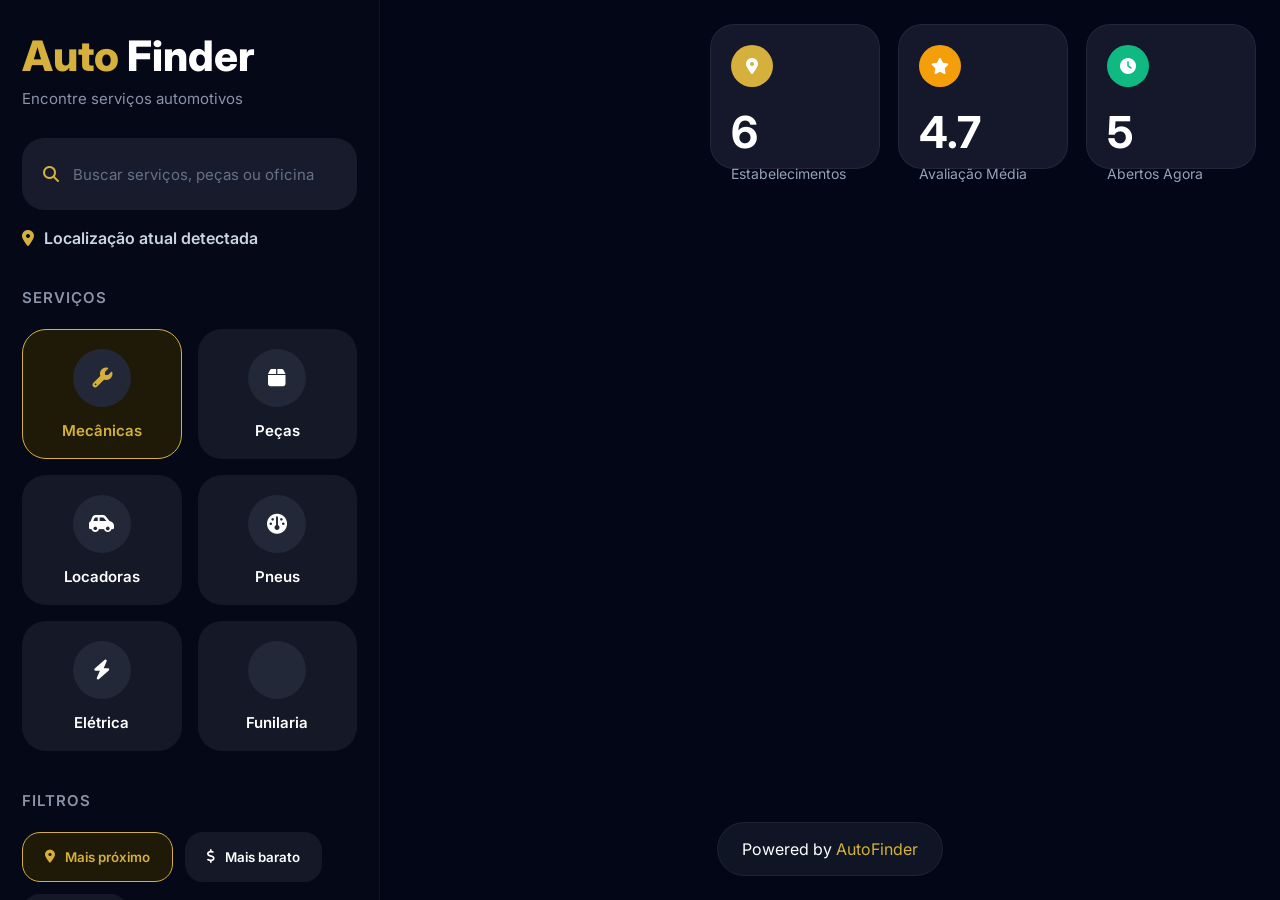
==== servicos.html @ e4878fe1 "atua" ====
<!-- ========================= -->
<!-- servico.html -->
<!-- ========================= -->

<!DOCTYPE html>
<html lang="pt-br">

<head>

    <meta charset="UTF-8" />

    <meta name="viewport"
        content="width=device-width, initial-scale=1.0" />

    <title>AutoFinder</title>

    <!-- CSS -->
    <link rel="stylesheet" href="style.css" />

    <!-- ICONS -->
    <link rel="stylesheet"
        href="https://cdnjs.cloudflare.com/ajax/libs/font-awesome/6.5.2/css/all.min.css" />

    <!-- LEAFLET -->
    <link rel="stylesheet"
        href="https://unpkg.com/leaflet/dist/leaflet.css" />

    <link rel="stylesheet" href="styleServicos.css" />

        

</head>

<body>

    <!-- SIDEBAR -->

    <aside class="sidebar">

        <!-- LOGO -->

        <div class="logo">

            <h1>
                <span>Auto</span> Finder
            </h1>

            <p>
                Encontre serviços automotivos
            </p>

        </div>

        <!-- SEARCH -->

        <div class="search-box">

            <i class="fa-solid fa-magnifying-glass"></i>

            <input type="text"
                placeholder="Buscar serviços, peças ou oficina" />

        </div>

        <!-- LOCATION -->

        <div class="location">

            <i class="fa-solid fa-location-dot"></i>

            Localização atual detectada

        </div>

        <!-- SERVICES -->

        <div class="section-title">
            Serviços
        </div>

        <div class="services-grid">

            <div class="service-card active">

                <div class="icon">
                    <i class="fa-solid fa-wrench"></i>
                </div>

                <span>Mecânicas</span>

            </div>

            <div class="service-card">

                <div class="icon">
                    <i class="fa-solid fa-box"></i>
                </div>

                <span>Peças</span>

            </div>

            <div class="service-card">

                <div class="icon">
                    <i class="fa-solid fa-car-side"></i>
                </div>

                <span>Locadoras</span>

            </div>

            <div class="service-card">

                <div class="icon">
                    <i class="fa-solid fa-gauge"></i>
                </div>

                <span>Pneus</span>

            </div>

            <div class="service-card">

                <div class="icon">
                    <i class="fa-solid fa-bolt"></i>
                </div>

                <span>Elétrica</span>

            </div>

            <div class="service-card">

                <div class="icon">
                    <i class="fa-solid fa-sparkles"></i>
                </div>

                <span>Funilaria</span>

            </div>

        </div>

        <!-- FILTERS -->

        <div class="section-title">
            Filtros
        </div>

        <div class="filters">

            <button class="filter active">

                <i class="fa-solid fa-location-dot"></i>

                Mais próximo

            </button>

            <button class="filter">

                <i class="fa-solid fa-dollar-sign"></i>

                Mais barato

            </button>

            <button class="filter"
                id="filterToggle">

                <i class="fa-solid fa-filter"></i>

                Filtros

            </button>

        </div>

    </aside>

    <!-- MAP -->

    <main class="map-area">

        <div id="map"></div>

        <!-- STATS -->

        <div class="stats">

            <div class="stat-card">

                <div class="stat-icon blue">

                    <i class="fa-solid fa-location-dot"></i>

                </div>

                <h2>6</h2>

                <p>Estabelecimentos</p>

            </div>

            <div class="stat-card">

                <div class="stat-icon orange">

                    <i class="fa-solid fa-star"></i>

                </div>

                <h2>4.7</h2>

                <p>Avaliação Média</p>

            </div>

            <div class="stat-card">

                <div class="stat-icon green">

                    <i class="fa-solid fa-clock"></i>

                </div>

                <h2>5</h2>

                <p>Abertos Agora</p>

            </div>

        </div>

        <!-- POWERED -->

        <div class="powered">

            Powered by
            <span>AutoFinder</span>

        </div>

    </main>

    <!-- MODAL -->

    <div class="modal-overlay"
        id="modalOverlay">

        <div class="modal-card">

            <button class="close-modal"
                id="closeModal">

                <i class="fa-solid fa-xmark"></i>

            </button>

            <!-- BANNER -->

            <div class="modal-banner">

                <img src="https://images.unsplash.com/photo-1486006920555-c77dcf18193c?q=80&w=1600&auto=format&fit=crop"
                    alt="Oficina">

                <div class="banner-overlay"></div>

                <div class="status-badge">
                    Aberto agora
                </div>

                <div class="modal-info">

                    <span class="distance">

                        <i class="fa-solid fa-location-dot"></i>

                        1.2 km

                    </span>

                    <h2>
                        AutoMaster Premium
                    </h2>

                    <div class="rating">

                        <i class="fa-solid fa-star"></i>

                        4.8
                        <span>(342 avaliações)</span>

                    </div>

                </div>

            </div>

            <!-- CONTENT -->

            <div class="modal-content">

                <div class="modal-section">

                    <h3>Sobre</h3>

                    <p>
                        Mecânica especializada em carros importados e nacionais.
                        Atendimento premium 24h.
                    </p>

                </div>

                <!-- TAGS -->

                <div class="modal-section">

                    <h3>
                        Serviços oferecidos
                    </h3>

                    <div class="service-tags">

                        <div class="tag">

                            <i class="fa-solid fa-circle-check"></i>

                            Troca de óleo e filtros

                        </div>

                        <div class="tag">

                            <i class="fa-solid fa-circle-check"></i>

                            Alinhamento e balanceamento

                        </div>

                        <div class="tag">

                            <i class="fa-solid fa-circle-check"></i>

                            Revisão completa

                        </div>

                        <div class="tag">

                            <i class="fa-solid fa-circle-check"></i>

                            Diagnóstico eletrônico

                        </div>

                        <div class="tag">

                            <i class="fa-solid fa-circle-check"></i>

                            Suspensão

                        </div>

                        <div class="tag">

                            <i class="fa-solid fa-circle-check"></i>

                            Freios

                        </div>

                    </div>

                </div>

                <!-- HORÁRIO -->

                <div class="modal-section">

                    <h3>
                        Horário de funcionamento
                    </h3>

                    <div class="schedule">

                        <div>

                            <i class="fa-regular fa-clock"></i>

                            Segunda a Sexta

                        </div>

                        <strong>
                            08:00 - 18:00
                        </strong>

                    </div>

                </div>

            </div>

            <!-- ACTIONS -->

            <div class="modal-actions">

                <button class="route-btn">

                    <i class="fa-solid fa-paper-plane"></i>

                    Ver rota

                </button>

                <button class="call-btn">

                    <i class="fa-solid fa-phone"></i>

                    Ligar

                </button>

                <button class="whatsapp-btn">

                    <i class="fa-brands fa-whatsapp"></i>

                    WhatsApp

                </button>

            </div>

        </div>

    </div>

    <!-- LEAFLET -->

    <script src="https://unpkg.com/leaflet/dist/leaflet.js"></script>

    <!-- SCRIPT -->

    <script src="script.js"></script>

</body>

</html>
---- styleServicos.css ----
/* ========================= */
/* IMPORT */
/* ========================= */

@import url('https://fonts.googleapis.com/css2?family=Inter:wght@400;500;600;700;800&display=swap');

/* ========================= */
/* THEME COLORS */
/* ========================= */

:root{

  --bg:#020617;

  --sidebar:#050816;

  --card:#141827;

  --card-2:#111827;

  --modal:#0b1120;

  --text:#ffffff;

  --text-soft:#cbd5e1;

  --muted:#8b93a7;

  --gold:#D5B03C;

  --gold-light:#F4D160;

  --gold-soft:#FFE082;

  --gold-dark:#B8860B;

  --gold-deep:#6A4E00;

  --green:#22c55e;

  --orange:#f59e0b;

  --red:#ef4444;

  --border:
  rgba(255,255,255,0.08);

  --gold-border:
  rgba(213,176,60,0.35);

  --gradient-gold:
  linear-gradient(
    135deg,
    #FFE082 0%,
    #D5B03C 35%,
    #B8860B 65%,
    #6A4E00 100%
  );

  --gradient-dark:
  linear-gradient(
    180deg,
    #050816,
    #020617
  );

  --transition:.3s;

  --transition-fast:.2s;

  --radius-sm:12px;

  --radius-md:18px;

  --radius-lg:24px;

  --radius-xl:30px;

}

/* ========================= */
/* RESET */
/* ========================= */

*{
  margin:0;
  padding:0;
  box-sizing:border-box;

  font-family:
  'Inter',
  sans-serif;

  scrollbar-width:thin;

  scrollbar-color:
  rgba(255,255,255,0.12)
  transparent;
}

/* ========================= */
/* SCROLLBAR */
/* ========================= */

::-webkit-scrollbar{
  width:6px;
}

::-webkit-scrollbar-track{
  background:transparent;
}

::-webkit-scrollbar-thumb{

  background:
  rgba(255,255,255,0.12);

  border-radius:20px;

}

::-webkit-scrollbar-thumb:hover{

  background:
  rgba(255,255,255,0.25);

}

/* ========================= */
/* BODY */
/* ========================= */

body{

  background:var(--bg);

  color:var(--text);

  display:flex;

  overflow:hidden;

  transition:
  background var(--transition),
  color var(--transition);

}

/* ========================= */
/* SIDEBAR */
/* ========================= */

.sidebar{

  width:380px;

  height:100vh;

  background:var(--sidebar);

  border-right:
  1px solid
  rgba(255,255,255,0.05);

  padding:30px 22px;

  overflow-y:auto;

  z-index:999;

}

/* ========================= */
/* LOGO */
/* ========================= */

.logo h1{

  font-size:42px;

  font-weight:800;

}

.logo span{
  color:var(--gold);
}

.logo p{

  margin-top:8px;

  color:var(--muted);

  font-size:15px;

}

/* ========================= */
/* SEARCH */
/* ========================= */

.search-box{

  margin-top:30px;

  height:72px;

  display:flex;
  align-items:center;

  gap:14px;

  padding:0 20px;

  background:#171b2c;

  border-radius:22px;

  border:
  1px solid transparent;

  transition:var(--transition);

}

.search-box:focus-within{

  border:
  1px solid var(--gold-border);

  box-shadow:
  0 0 0 4px rgba(213,176,60,0.08);

}

.search-box i{
  color:var(--gold);
}

.search-box input{

  flex:1;

  border:none;
  outline:none;

  background:transparent;

  color:white;

  font-size:15px;

}

.search-box input::placeholder{
  color:#667085;
}

/* ========================= */
/* LOCATION */
/* ========================= */

.location{

  margin-top:18px;

  display:flex;
  align-items:center;

  gap:10px;

  font-weight:600;

  color:var(--text-soft);

}

.location i{
  color:var(--gold);
}

/* ========================= */
/* TITLES */
/* ========================= */

.section-title{

  margin-top:40px;
  margin-bottom:22px;

  color:var(--muted);

  font-size:15px;

  font-weight:600;

  text-transform:uppercase;

  letter-spacing:1px;

}

/* ========================= */
/* SERVICES */
/* ========================= */

.services-grid{

  display:grid;

  grid-template-columns:
  repeat(2,1fr);

  gap:16px;

}

.service-card{

  min-height:130px;

  background:var(--card);

  border-radius:24px;

  display:flex;

  flex-direction:column;

  align-items:center;
  justify-content:center;

  gap:14px;

  cursor:pointer;

  transition:var(--transition);

  border:
  1px solid transparent;

}

.service-card:hover{

  transform:
  translateY(-4px);

  border:
  1px solid var(--gold-border);

}

.service-card.active{

  background:#1f1a08;

  border:
  1px solid var(--gold);

}

.service-card.active i,
.service-card.active span{

  color:var(--gold);

}

.service-card span{

  font-weight:600;

  font-size:15px;

}

.icon{

  width:58px;
  height:58px;

  border-radius:50%;

  background:#232838;

  display:flex;

  align-items:center;
  justify-content:center;

}

.icon i{

  font-size:20px;

  color:white;

}

/* ========================= */
/* FILTERS */
/* ========================= */

.filters{

  display:flex;

  gap:12px;

  flex-wrap:wrap;

}

.filter{

  background:var(--card);

  border:none;

  color:white;

  padding:16px 22px;

  border-radius:18px;

  display:flex;
  align-items:center;

  gap:10px;

  cursor:pointer;

  transition:var(--transition);

  font-weight:600;

}

.filter:hover{

  transform:
  translateY(-2px);

}

.filter.active{

  background:#1f1a08;

  border:
  1px solid var(--gold);

  color:var(--gold);

}

.filter i{
  color:inherit;
}

/* ========================= */
/* MAP */
/* ========================= */

.map-area{

  flex:1;

  position:relative;

  height:100vh;

}

#map{

  width:100%;
  height:100%;

  z-index:1;

}

/* ========================= */
/* STATS */
/* ========================= */

.stats{

  position:absolute;

  top:24px;
  right:24px;

  display:flex;

  gap:18px;

  z-index:1000;

}

.stat-card{

  width:170px;
  height:145px;

  padding:20px;

  border-radius:24px;

  background:#171b2ce8;

  backdrop-filter:blur(14px);

  border:
  1px solid rgba(255,255,255,0.06);

}

.stat-icon{

  width:42px;
  height:42px;

  border-radius:50%;

  display:flex;

  align-items:center;
  justify-content:center;

  margin-bottom:18px;

  color:white;

}

.blue{
  background:var(--gold);
}

.orange{
  background:var(--orange);
}

.green{
  background:#10b981;
}

.stat-card h2{

  font-size:44px;

  margin-bottom:6px;

}

.stat-card p{

  color:#94a3b8;

  font-size:14px;

}

/* ========================= */
/* POWERED */
/* ========================= */

.powered{

  position:absolute;

  bottom:24px;
  left:50%;

  transform:
  translateX(-50%);

  background:#111827e8;

  backdrop-filter:blur(10px);

  padding:16px 24px;

  border-radius:30px;

  z-index:1000;

  border:
  1px solid rgba(255,255,255,0.06);

}

.powered span{
  color:var(--gold);
}

/* ========================= */
/* POPUP */
/* ========================= */

.leaflet-popup-content-wrapper{

  background:#111827;

  color:white;

  border-radius:18px;

}

.leaflet-popup-tip{
  background:#111827;
}

/* ========================= */
/* CUSTOM MARKER */
/* ========================= */

.custom-marker{

  background:transparent;

  border:none;

}

.marker-glow{

  width:40px;
  height:40px;

  border-radius:50%;

  display:flex;

  align-items:center;
  justify-content:center;

  background:
  rgba(250,204,21,0.18);

}

.marker-inner{

  width:32px;
  height:32px;

  border-radius:50%;

  border:3px solid white;

  background:
  linear-gradient(
    135deg,
    var(--gold),
    var(--gold-dark)
  );

  display:flex;

  align-items:center;
  justify-content:center;

}

.marker-inner i{

  color:white;

  font-size:15px;

}

/* ========================= */
/* USER MARKER */
/* ========================= */

.user-glow{

  width:46px;
  height:46px;

  border-radius:50%;

  display:flex;
  align-items:center;
  justify-content:center;

  background:
  rgba(229,231,235,0.18);

}

.user-inner{

  width:36px;
  height:36px;

  border-radius:50%;

  background:
  linear-gradient(
    135deg,
    #020617,
    #10002e
  );

  border:3px solid white;

  display:flex;
  align-items:center;
  justify-content:center;

}

.user-inner i{

  color:#ffffff;

  font-size:14px;

}

/* ========================= */
/* MODAL */
/* ========================= */

.modal-overlay{

  position:fixed;

  inset:0;

  background:
  rgba(0,0,0,0.7);

  backdrop-filter:blur(10px);

  display:flex;

  align-items:center;
  justify-content:center;

  z-index:99999;

  opacity:0;
  visibility:hidden;

  transition:var(--transition);

}

.modal-overlay.active{

  opacity:1;

  visibility:visible;

}

.modal-card{

  width:850px;

  max-width:95%;

  max-height:90vh;

  background:var(--sidebar);

  border-radius:28px;

  border:
  1px solid var(--border);

  overflow:hidden;

  position:relative;

  display:flex;

  flex-direction:column;

}

.modal-banner{

  position:relative;

  height:300px;

}

.modal-banner img{

  width:100%;
  height:100%;

  object-fit:cover;

}

.banner-overlay{

  position:absolute;

  inset:0;

  background:
  linear-gradient(
    to top,
    #050816,
    transparent
  );

}

.status-badge{

  position:absolute;

  top:24px;
  left:24px;

  background:var(--green);

  color:white;

  padding:10px 18px;

  border-radius:30px;

  font-weight:bold;

}

.close-modal{

  position:absolute;

  top:22px;
  right:22px;

  width:50px;
  height:50px;

  border:none;

  border-radius:50%;

  background:
  rgba(255,255,255,0.15);

  color:white;

  font-size:20px;

  cursor:pointer;

  z-index:10;

  transition:var(--transition);

}

.close-modal:hover{

  background:
  rgba(255,255,255,0.25);

}

.modal-info{

  position:absolute;

  bottom:28px;
  left:28px;

}

.modal-info h2{

  margin-top:10px;

  font-size:52px;

}

.distance{
  color:var(--gold-soft);
}

.rating{

  margin-top:10px;

  font-size:20px;

}

.rating i{
  color:var(--gold);
}

.rating span{
  color:#94a3b8;
}

.modal-content{

  padding:28px;

  overflow-y:auto;

}

.modal-section{
  margin-bottom:34px;
}

.modal-section h3{

  margin-bottom:16px;

  font-size:28px;

}

.modal-section p{

  color:var(--text-soft);

  line-height:1.7;

}

/* ========================= */
/* TAGS */
/* ========================= */

.service-tags{

  display:grid;

  grid-template-columns:
  repeat(2,1fr);

  gap:14px;

}

.tag{

  background:var(--card-2);

  border:
  1px solid var(--border);

  padding:16px 18px;

  border-radius:16px;

  display:flex;

  align-items:center;

  gap:10px;

}

.tag i{
  color:var(--gold);
}

/* ========================= */
/* SCHEDULE */
/* ========================= */

.schedule{

  background:var(--card-2);

  border:
  1px solid var(--border);

  padding:18px 22px;

  border-radius:18px;

  display:flex;

  align-items:center;
  justify-content:space-between;

}

/* ========================= */
/* ACTIONS */
/* ========================= */

.modal-actions{

  display:flex;

  gap:16px;

  padding:0 28px 28px;

}

.modal-actions button{

  flex:1;

  height:62px;

  border:none;

  border-radius:18px;

  font-size:18px;
  font-weight:bold;

  cursor:pointer;

  transition:var(--transition);

}

.route-btn{

  background:
  linear-gradient(
    135deg,
    var(--gold),
    var(--gold-dark)
  );

  color:#111827;

}

.call-btn{

  background:#1e293b;

  color:white;

}

.whatsapp-btn{

  background:#052e16;

  color:#4ade80;

}

.modal-actions button:hover{

  transform:
  translateY(-2px);

}

/* ========================= */
/* RESPONSIVE */
/* ========================= */

@media(max-width:768px){

  body{
    flex-direction:column;
  }

  .sidebar{

    width:100%;
    height:auto;

  }

  .stats{

    flex-direction:column;

    top:14px;
    right:14px;

  }

  .service-tags{
    grid-template-columns:1fr;
  }

  .modal-actions{
    flex-direction:column;
  }

  .modal-info h2{
    font-size:34px;
  }

}
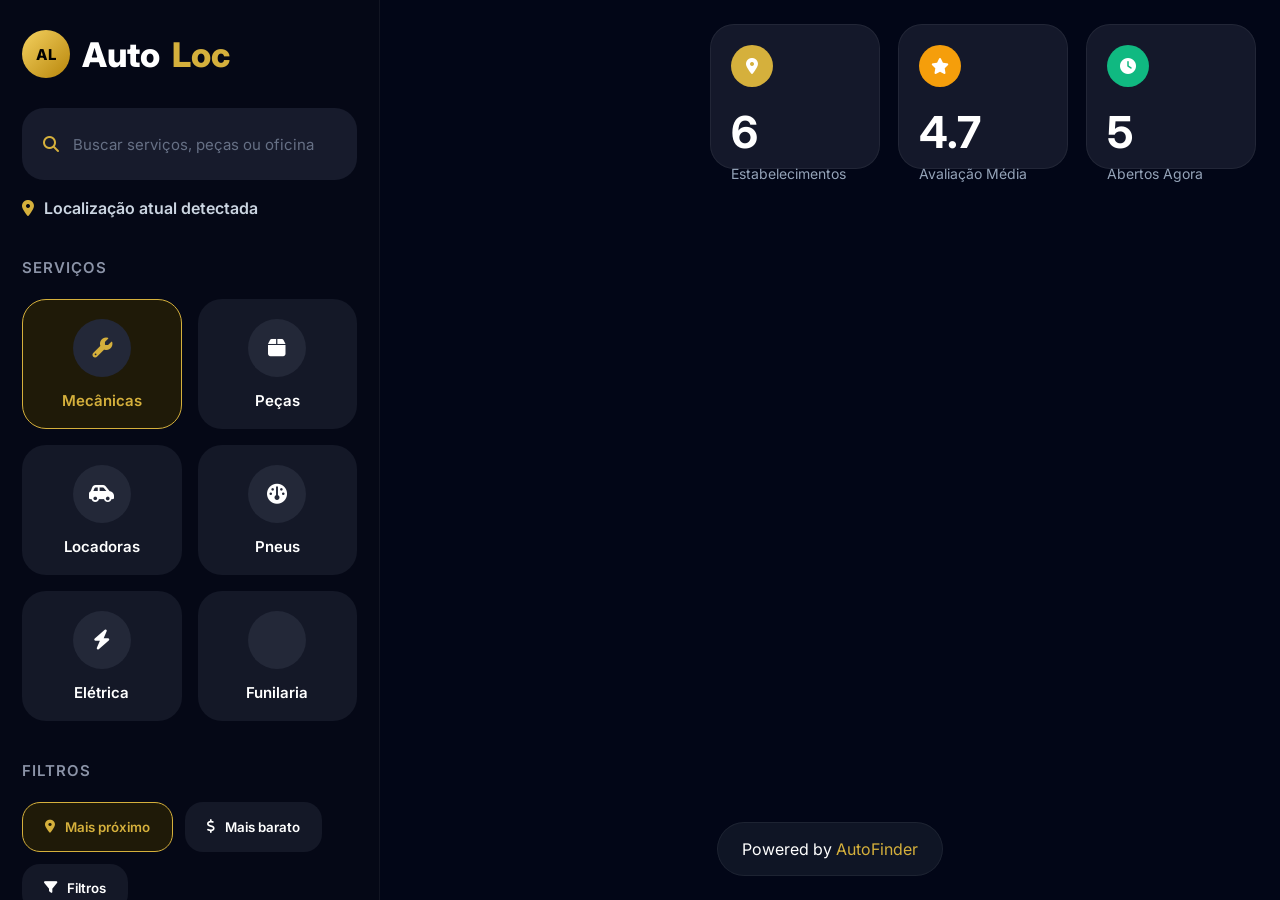
==== commit 02a43ee5: "at" ====
--- a/servicos.html
+++ b/servicos.html
@@ -9,8 +9,7 @@
 
     <meta charset="UTF-8" />
 
-    <meta name="viewport"
-        content="width=device-width, initial-scale=1.0" />
+    <meta name="viewport" content="width=device-width, initial-scale=1.0" />
 
     <title>AutoFinder</title>
 
@@ -18,16 +17,14 @@
     <link rel="stylesheet" href="style.css" />
 
     <!-- ICONS -->
-    <link rel="stylesheet"
-        href="https://cdnjs.cloudflare.com/ajax/libs/font-awesome/6.5.2/css/all.min.css" />
+    <link rel="stylesheet" href="https://cdnjs.cloudflare.com/ajax/libs/font-awesome/6.5.2/css/all.min.css" />
 
     <!-- LEAFLET -->
-    <link rel="stylesheet"
-        href="https://unpkg.com/leaflet/dist/leaflet.css" />
+    <link rel="stylesheet" href="https://unpkg.com/leaflet/dist/leaflet.css" />
 
     <link rel="stylesheet" href="styleServicos.css" />
 
-        
+
 
 </head>
 
@@ -39,15 +36,12 @@
 
         <!-- LOGO -->
 
-        <div class="logo">
-
-            <h1>
-                <span>Auto</span> Finder
-            </h1>
-
-            <p>
-                Encontre serviços automotivos
-            </p>
+        <div class="logo-area">
+            <a href="index.html">
+            <div class="logo">
+                <div class="logo-circle">AL</div>
+                Auto<span>Loc</span>
+            </div></a>
 
         </div>
 
@@ -57,8 +51,7 @@
 
             <i class="fa-solid fa-magnifying-glass"></i>
 
-            <input type="text"
-                placeholder="Buscar serviços, peças ou oficina" />
+            <input type="text" placeholder="Buscar serviços, peças ou oficina" />
 
         </div>
 
@@ -166,8 +159,7 @@
 
             </button>
 
-            <button class="filter"
-                id="filterToggle">
+            <button class="filter" id="filterToggle">
 
                 <i class="fa-solid fa-filter"></i>
 
@@ -246,13 +238,11 @@
 
     <!-- MODAL -->
 
-    <div class="modal-overlay"
-        id="modalOverlay">
+    <div class="modal-overlay" id="modalOverlay">
 
         <div class="modal-card">
 
-            <button class="close-modal"
-                id="closeModal">
+            <button class="close-modal" id="closeModal">
 
                 <i class="fa-solid fa-xmark"></i>
 
--- a/styleServicos.css
+++ b/styleServicos.css
@@ -146,6 +146,11 @@
 
 }
 
+a{
+  text-decoration:none;
+  color: #ffffff;
+}
+
 /* ========================= */
 /* SIDEBAR */
 /* ========================= */
@@ -174,9 +179,15 @@
 /* LOGO */
 /* ========================= */
 
-.logo h1{
-
-  font-size:42px;
+.logo{
+
+  display:flex;
+
+  align-items:center;
+
+  gap:12px;
+
+  font-size:34px;
 
   font-weight:800;
 
@@ -186,11 +197,28 @@
   color:var(--gold);
 }
 
-.logo p{
-
-  margin-top:8px;
-
-  color:var(--muted);
+.logo-circle{
+
+  width:48px;
+  height:48px;
+
+  border-radius:50%;
+
+  background:
+  linear-gradient(
+    135deg,
+    var(--gold-light),
+    var(--gold-dark)
+  );
+
+  display:flex;
+
+  align-items:center;
+  justify-content:center;
+
+  color:#000;
+
+  font-weight:800;
 
   font-size:15px;
 
@@ -1109,4 +1137,5 @@
     font-size:34px;
   }
 
-}+}
+
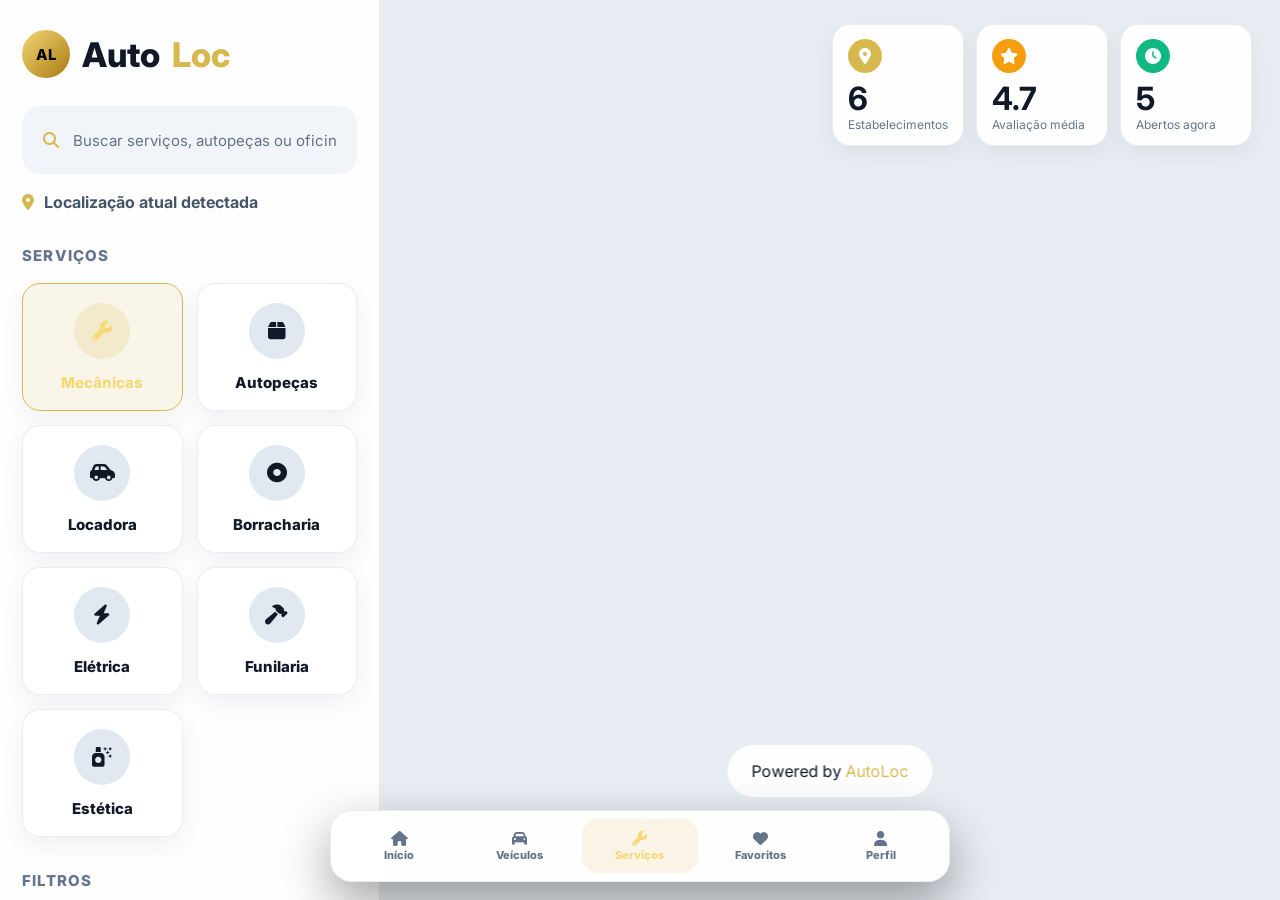
==== commit 1b4e7b8b: "atualicacao" ====
--- a/servicos.html
+++ b/servicos.html
@@ -1,440 +1,134 @@
-<!-- ========================= -->
-<!-- servico.html -->
-<!-- ========================= -->
-
-<!DOCTYPE html>
-<html lang="pt-br">
+﻿<!DOCTYPE html>
+<html lang="pt-BR">
 
 <head>
-
     <meta charset="UTF-8" />
-
     <meta name="viewport" content="width=device-width, initial-scale=1.0" />
-
-    <title>AutoFinder</title>
-
-    <!-- CSS -->
-    <link rel="stylesheet" href="style.css" />
-
-    <!-- ICONS -->
+    <title>AutoLoc | Serviços</title>
+    <link rel="preconnect" href="https://fonts.googleapis.com" />
+    <link rel="preconnect" href="https://fonts.gstatic.com" crossorigin />
+    <link href="https://fonts.googleapis.com/css2?family=Inter:wght@400;500;600;700;800&display=swap"
+        rel="stylesheet" />
     <link rel="stylesheet" href="https://cdnjs.cloudflare.com/ajax/libs/font-awesome/6.5.2/css/all.min.css" />
-
-    <!-- LEAFLET -->
     <link rel="stylesheet" href="https://unpkg.com/leaflet/dist/leaflet.css" />
-
-    <link rel="stylesheet" href="styleServicos.css" />
-
-
-
+    <link rel="stylesheet" href="styles.css?v=20260519-theme" />
 </head>
 
-<body>
-
-    <!-- SIDEBAR -->
-
+<body data-page="service-map">
     <aside class="sidebar">
-
-        <!-- LOGO -->
-
-        <div class="logo-area">
-            <a href="index.html">
-            <div class="logo">
-                <div class="logo-circle">AL</div>
-                Auto<span>Loc</span>
-            </div></a>
-
+        <div class="logo-area"> <a href="consumidor.html" aria-label="AutoLoc, página inicial">
+                <div class="logo">
+                    <div class="logo-circle">AL</div> Auto<span>Loc</span>
+                </div>
+            </a> </div>
+        <div class="search-box"> <i class="fa-solid fa-magnifying-glass"></i> <input data-service-search type="text"
+                placeholder="Buscar serviços, autopeças ou oficina" /> </div>
+        <div class="location"> <i class="fa-solid fa-location-dot"></i> Localização atual detectada </div>
+        <div class="section-title">Serviços</div>
+        <div class="services-grid">
+            <div class="service-card active" data-service-type="Mecânica">
+                <div class="icon"><i class="fa-solid fa-wrench"></i></div> <span>Mecânicas</span>
+            </div>
+            <div class="service-card" data-service-type="Autopeças">
+                <div class="icon"><i class="fa-solid fa-box"></i></div> <span>Autopeças</span>
+            </div>
+            <div class="service-card" data-service-type="Locadora">
+                <div class="icon"><i class="fa-solid fa-car-side"></i></div> <span>Locadora</span>
+            </div>
+            <div class="service-card" data-service-type="Borracharia">
+                <div class="icon"><i class="fa-solid fa-circle-dot"></i></div> <span>Borracharia</span>
+            </div>
+            <div class="service-card" data-service-type="Elétrica">
+                <div class="icon"><i class="fa-solid fa-bolt"></i></div> <span>Elétrica</span>
+            </div>
+            <div class="service-card" data-service-type="Funilaria">
+                <div class="icon"><i class="fa-solid fa-hammer"></i></div> <span>Funilaria</span>
+            </div>
+            <div class="service-card" data-service-type="Estética">
+                <div class="icon"><i class="fa-solid fa-spray-can-sparkles"></i></div> <span>Estética</span>
+            </div>
         </div>
-
-        <!-- SEARCH -->
-
-        <div class="search-box">
-
-            <i class="fa-solid fa-magnifying-glass"></i>
-
-            <input type="text" placeholder="Buscar serviços, peças ou oficina" />
-
+        <div class="section-title">Filtros</div>
+        <div class="filters"> <button class="filter active" type="button" data-service-sort="near"> <i
+                    class="fa-solid fa-location-dot"></i> Mais próximo </button> <button class="filter" type="button"
+                data-service-sort="cheap"> <i class="fa-solid fa-dollar-sign"></i> Mais barato </button> <button
+                class="filter" type="button" data-service-sort="rating"> <i class="fa-solid fa-star"></i> Melhor
+                avaliação </button> <button class="filter clear-filter" type="button" data-service-clear> <i
+                    class="fa-solid fa-rotate-left"></i> Limpar filtros </button> </div>
+    </aside>
+    <main class="map-area">
+        <div id="map"></div>
+        <div class="stats">
+            <div class="stat-card">
+                <div class="stat-icon blue"><i class="fa-solid fa-location-dot"></i></div>
+                <h2 data-map-total>6</h2>
+                <p>Estabelecimentos</p>
+            </div>
+            <div class="stat-card">
+                <div class="stat-icon orange"><i class="fa-solid fa-star"></i></div>
+                <h2 data-map-rating>4.7</h2>
+                <p>Avaliação média</p>
+            </div>
+            <div class="stat-card">
+                <div class="stat-icon green"><i class="fa-solid fa-clock"></i></div>
+                <h2 data-map-open>5</h2>
+                <p>Abertos agora</p>
+            </div>
         </div>
-
-        <!-- LOCATION -->
-
-        <div class="location">
-
-            <i class="fa-solid fa-location-dot"></i>
-
-            Localização atual detectada
-
+        <div class="powered"> Powered by <span>AutoLoc</span> </div>
+    </main>
+    <div class="modal-overlay" id="modalOverlay">
+        <div class="modal-card"> <button class="close-modal" id="closeModal" type="button" aria-label="Fechar"> <i
+                    class="fa-solid fa-xmark"></i> </button>
+            <div class="modal-banner"> <img data-place-image
+                    src="https://images.unsplash.com/photo-1486006920555-c77dcf18193c?q=80&w=1600&auto=format&fit=crop"
+                    alt="Oficina" />
+                <div class="banner-overlay"></div>
+                <div class="status-badge" data-place-status>Aberto agora</div>
+                <div class="modal-info"> <span class="distance"> <i class="fa-solid fa-location-dot"></i> <span
+                            data-place-distance>1.2 km</span> </span>
+                    <h2 data-place-name>AutoMaster Premium</h2>
+                    <div class="rating"> <i class="fa-solid fa-star"></i> <span data-place-rating>4.8</span> <span
+                            data-place-reviews>(342 avaliações)</span> </div>
+                </div>
+            </div>
+            <div class="modal-content">
+                <div class="modal-section">
+                    <h3>Sobre</h3>
+                    <p data-place-about>Mecânica especializada em carros importados e nacionais. Atendimento premium
+                        24h.</p>
+                </div>
+                <div class="modal-section">
+                    <h3>Serviços oferecidos</h3>
+                    <div class="service-tags" data-place-tags></div>
+                </div>
+                <div class="modal-section">
+                    <h3>Horário de funcionamento</h3>
+                    <div class="schedule">
+                        <div> <i class="fa-regular fa-clock"></i> Segunda a Sexta </div> <strong data-place-hours>08:00
+                            - 18:00</strong>
+                    </div>
+                </div>
+            </div>
+            <div class="modal-actions"> <button class="route-btn" type="button" data-route> <i
+                        class="fa-solid fa-paper-plane"></i> Ver rota </button> <button class="call-btn" type="button"
+                    data-call> <i class="fa-solid fa-phone"></i> Ligar </button> <button class="whatsapp-btn"
+                    type="button" data-whatsapp> <i class="fa-brands fa-whatsapp"></i> WhatsApp </button> </div>
         </div>
-
-        <!-- SERVICES -->
-
-        <div class="section-title">
-            Serviços
-        </div>
-
-        <div class="services-grid">
-
-            <div class="service-card active">
-
-                <div class="icon">
-                    <i class="fa-solid fa-wrench"></i>
-                </div>
-
-                <span>Mecânicas</span>
-
-            </div>
-
-            <div class="service-card">
-
-                <div class="icon">
-                    <i class="fa-solid fa-box"></i>
-                </div>
-
-                <span>Peças</span>
-
-            </div>
-
-            <div class="service-card">
-
-                <div class="icon">
-                    <i class="fa-solid fa-car-side"></i>
-                </div>
-
-                <span>Locadoras</span>
-
-            </div>
-
-            <div class="service-card">
-
-                <div class="icon">
-                    <i class="fa-solid fa-gauge"></i>
-                </div>
-
-                <span>Pneus</span>
-
-            </div>
-
-            <div class="service-card">
-
-                <div class="icon">
-                    <i class="fa-solid fa-bolt"></i>
-                </div>
-
-                <span>Elétrica</span>
-
-            </div>
-
-            <div class="service-card">
-
-                <div class="icon">
-                    <i class="fa-solid fa-sparkles"></i>
-                </div>
-
-                <span>Funilaria</span>
-
-            </div>
-
-        </div>
-
-        <!-- FILTERS -->
-
-        <div class="section-title">
-            Filtros
-        </div>
-
-        <div class="filters">
-
-            <button class="filter active">
-
-                <i class="fa-solid fa-location-dot"></i>
-
-                Mais próximo
-
-            </button>
-
-            <button class="filter">
-
-                <i class="fa-solid fa-dollar-sign"></i>
-
-                Mais barato
-
-            </button>
-
-            <button class="filter" id="filterToggle">
-
-                <i class="fa-solid fa-filter"></i>
-
-                Filtros
-
-            </button>
-
-        </div>
-
-    </aside>
-
-    <!-- MAP -->
-
-    <main class="map-area">
-
-        <div id="map"></div>
-
-        <!-- STATS -->
-
-        <div class="stats">
-
-            <div class="stat-card">
-
-                <div class="stat-icon blue">
-
-                    <i class="fa-solid fa-location-dot"></i>
-
-                </div>
-
-                <h2>6</h2>
-
-                <p>Estabelecimentos</p>
-
-            </div>
-
-            <div class="stat-card">
-
-                <div class="stat-icon orange">
-
-                    <i class="fa-solid fa-star"></i>
-
-                </div>
-
-                <h2>4.7</h2>
-
-                <p>Avaliação Média</p>
-
-            </div>
-
-            <div class="stat-card">
-
-                <div class="stat-icon green">
-
-                    <i class="fa-solid fa-clock"></i>
-
-                </div>
-
-                <h2>5</h2>
-
-                <p>Abertos Agora</p>
-
-            </div>
-
-        </div>
-
-        <!-- POWERED -->
-
-        <div class="powered">
-
-            Powered by
-            <span>AutoFinder</span>
-
-        </div>
-
-    </main>
-
-    <!-- MODAL -->
-
-    <div class="modal-overlay" id="modalOverlay">
-
-        <div class="modal-card">
-
-            <button class="close-modal" id="closeModal">
-
-                <i class="fa-solid fa-xmark"></i>
-
-            </button>
-
-            <!-- BANNER -->
-
-            <div class="modal-banner">
-
-                <img src="https://images.unsplash.com/photo-1486006920555-c77dcf18193c?q=80&w=1600&auto=format&fit=crop"
-                    alt="Oficina">
-
-                <div class="banner-overlay"></div>
-
-                <div class="status-badge">
-                    Aberto agora
-                </div>
-
-                <div class="modal-info">
-
-                    <span class="distance">
-
-                        <i class="fa-solid fa-location-dot"></i>
-
-                        1.2 km
-
-                    </span>
-
-                    <h2>
-                        AutoMaster Premium
-                    </h2>
-
-                    <div class="rating">
-
-                        <i class="fa-solid fa-star"></i>
-
-                        4.8
-                        <span>(342 avaliações)</span>
-
-                    </div>
-
-                </div>
-
-            </div>
-
-            <!-- CONTENT -->
-
-            <div class="modal-content">
-
-                <div class="modal-section">
-
-                    <h3>Sobre</h3>
-
-                    <p>
-                        Mecânica especializada em carros importados e nacionais.
-                        Atendimento premium 24h.
-                    </p>
-
-                </div>
-
-                <!-- TAGS -->
-
-                <div class="modal-section">
-
-                    <h3>
-                        Serviços oferecidos
-                    </h3>
-
-                    <div class="service-tags">
-
-                        <div class="tag">
-
-                            <i class="fa-solid fa-circle-check"></i>
-
-                            Troca de óleo e filtros
-
-                        </div>
-
-                        <div class="tag">
-
-                            <i class="fa-solid fa-circle-check"></i>
-
-                            Alinhamento e balanceamento
-
-                        </div>
-
-                        <div class="tag">
-
-                            <i class="fa-solid fa-circle-check"></i>
-
-                            Revisão completa
-
-                        </div>
-
-                        <div class="tag">
-
-                            <i class="fa-solid fa-circle-check"></i>
-
-                            Diagnóstico eletrônico
-
-                        </div>
-
-                        <div class="tag">
-
-                            <i class="fa-solid fa-circle-check"></i>
-
-                            Suspensão
-
-                        </div>
-
-                        <div class="tag">
-
-                            <i class="fa-solid fa-circle-check"></i>
-
-                            Freios
-
-                        </div>
-
-                    </div>
-
-                </div>
-
-                <!-- HORÁRIO -->
-
-                <div class="modal-section">
-
-                    <h3>
-                        Horário de funcionamento
-                    </h3>
-
-                    <div class="schedule">
-
-                        <div>
-
-                            <i class="fa-regular fa-clock"></i>
-
-                            Segunda a Sexta
-
-                        </div>
-
-                        <strong>
-                            08:00 - 18:00
-                        </strong>
-
-                    </div>
-
-                </div>
-
-            </div>
-
-            <!-- ACTIONS -->
-
-            <div class="modal-actions">
-
-                <button class="route-btn">
-
-                    <i class="fa-solid fa-paper-plane"></i>
-
-                    Ver rota
-
-                </button>
-
-                <button class="call-btn">
-
-                    <i class="fa-solid fa-phone"></i>
-
-                    Ligar
-
-                </button>
-
-                <button class="whatsapp-btn">
-
-                    <i class="fa-brands fa-whatsapp"></i>
-
-                    WhatsApp
-
-                </button>
-
-            </div>
-
-        </div>
-
     </div>
-
-    <!-- LEAFLET -->
-
+    <nav class="bottom-nav"> <a href="consumidor.html">
+            <div class="nav-item"><i class="fa-solid fa-house"></i><span>Início</span></div>
+        </a> <a href="veiculos.html">
+            <div class="nav-item"><i class="fa-solid fa-car"></i><span>Veículos</span></div>
+        </a> <a href="servicos.html">
+            <div class="nav-item active"><i class="fa-solid fa-wrench"></i><span>Serviços</span></div>
+        </a> <a href="favoritos.html">
+            <div class="nav-item"><i class="fa-solid fa-heart"></i><span>Favoritos</span></div>
+        </a> <a href="perfil.html">
+            <div class="nav-item"><i class="fa-solid fa-user"></i><span>Perfil</span></div>
+        </a> </nav>
     <script src="https://unpkg.com/leaflet/dist/leaflet.js"></script>
-
-    <!-- SCRIPT -->
-
-    <script src="script.js"></script>
-
+    <script src="script.js?v=20260518-services"></script>
 </body>
 
-</html>+</html>
--- a/styles.css
+++ b/styles.css
@@ -0,0 +1,3435 @@
+:root {
+  color-scheme:dark;
+  --bg:#070a12;
+  --surface:#0f1422;
+  --surface-2:#151b2c;
+  --surface-3:#1b2235;
+  --text:#f8fafc;
+  --text-soft:#cbd5e1;
+  --muted:#8b95a8;
+  --gold:#d7b84f;
+  --gold-light:#f5d976;
+  --gold-dark:#a87912;
+  --success:#22c55e;
+  --danger:#ef4444;
+  --border:rgba(255,255,255,.08);
+  --border-strong:rgba(215,184,79,.36);
+  --shadow:0 24px 70px rgba(0,0,0,.34);
+  --radius:24px;
+  --transition:.25s ease;
+}
+
+* {
+  margin:0;
+  padding:0;
+  box-sizing:border-box;
+  font-family:'Inter', Arial, sans-serif;
+}
+
+html {
+  scroll-behavior:smooth;
+}
+
+body {
+  min-height:100vh;
+  background:
+    radial-gradient(circle at top left, rgba(215,184,79,.14), transparent 34rem),
+    linear-gradient(180deg, #080b14 0%, var(--bg) 100%);
+  color:var(--text);
+  overflow-x:hidden;
+}
+
+img {
+  display:block;
+  max-width:100%;
+}
+
+button,
+a {
+  -webkit-tap-highlight-color:transparent;
+}
+
+button {
+  font:inherit;
+}
+
+a {
+  color:inherit;
+}
+
+[hidden] {
+  display:none !important;
+}
+
+body.modal-open {
+  overflow:hidden;
+}
+
+body.modal-open .seller-return-bar {
+  opacity:0;
+  pointer-events:none;
+}
+
+.site-header {
+  position:sticky;
+  top:0;
+  z-index:20;
+  height:82px;
+  padding:0 32px;
+  display:flex;
+  align-items:center;
+  justify-content:space-between;
+  gap:24px;
+  background:rgba(7,10,18,.82);
+  border-bottom:1px solid var(--border);
+  backdrop-filter:blur(18px);
+}
+
+.brand {
+  display:flex;
+  align-items:center;
+  gap:12px;
+  text-decoration:none;
+}
+
+.brand-mark {
+  width:46px;
+  height:46px;
+  border-radius:14px;
+  display:grid;
+  place-items:center;
+  background:linear-gradient(135deg, var(--gold-light), var(--gold-dark));
+  color:#111;
+  font-weight:800;
+  box-shadow:0 12px 30px rgba(215,184,79,.22);
+}
+
+.brand-name {
+  font-size:30px;
+  font-weight:800;
+  letter-spacing:0;
+}
+
+.brand-name span {
+  color:var(--gold);
+}
+
+.desktop-nav {
+  display:flex;
+  align-items:center;
+  gap:8px;
+  padding:6px;
+  border:1px solid var(--border);
+  border-radius:999px;
+  background:rgba(255,255,255,.03);
+}
+
+.desktop-nav a {
+  padding:10px 16px;
+  border-radius:999px;
+  color:var(--text-soft);
+  text-decoration:none;
+  font-size:14px;
+  font-weight:700;
+  transition:var(--transition);
+}
+
+.desktop-nav a:hover,
+.desktop-nav a.active {
+  background:rgba(215,184,79,.14);
+  color:var(--gold-light);
+}
+
+.desktop-nav span {
+  min-width:22px;
+  height:22px;
+  margin-left:4px;
+  padding:0 7px;
+  display:inline-flex;
+  align-items:center;
+  justify-content:center;
+  border-radius:999px;
+  background:rgba(215,184,79,.14);
+  color:var(--gold-light);
+  font-size:12px;
+}
+
+.header-actions {
+  display:flex;
+  align-items:center;
+  gap:10px;
+}
+
+.icon-btn,
+.profile-link {
+  width:44px;
+  height:44px;
+  border:1px solid var(--border);
+  border-radius:14px;
+  display:grid;
+  place-items:center;
+  background:rgba(255,255,255,.04);
+  color:var(--text);
+  text-decoration:none;
+  cursor:pointer;
+  transition:var(--transition);
+}
+
+.icon-btn svg,
+.profile-link svg,
+.search-box svg,
+.filter-btn svg,
+.service-icon svg,
+.nav-item svg {
+  width:20px;
+  height:20px;
+  stroke-width:2.2;
+}
+
+.icon-btn:hover,
+.profile-link:hover,
+.profile-link.active {
+  border-color:var(--border-strong);
+  transform:translateY(-2px);
+}
+
+.user-menu {
+  position:absolute;
+  z-index:100;
+  width:220px;
+  padding:8px;
+  border:1px solid var(--border);
+  border-radius:18px;
+  display:none;
+  background:rgba(15,20,34,.96);
+  box-shadow:0 18px 48px rgba(0,0,0,.32);
+  backdrop-filter:blur(16px);
+}
+
+.user-menu.open {
+  display:grid;
+  gap:4px;
+}
+
+.user-menu a {
+  min-height:44px;
+  padding:0 12px;
+  border-radius:12px;
+  display:flex;
+  align-items:center;
+  gap:10px;
+  color:var(--text-soft);
+  text-decoration:none;
+  font-weight:800;
+  transition:var(--transition);
+}
+
+.user-menu a:hover {
+  background:rgba(215,184,79,.13);
+  color:var(--gold-light);
+}
+
+.user-menu svg {
+  width:18px;
+  height:18px;
+}
+
+.container {
+  width:min(1180px, calc(100% - 40px));
+  margin:0 auto;
+  padding:32px 0 124px;
+}
+
+.hero {
+  min-height:520px;
+  position:relative;
+  overflow:hidden;
+  display:grid;
+  grid-template-columns:minmax(0, 1fr) 320px;
+  align-items:end;
+  gap:28px;
+  padding:46px;
+  border:1px solid rgba(215,184,79,.18);
+  border-radius:32px;
+  background:
+    linear-gradient(90deg, rgba(7,10,18,.94) 0%, rgba(7,10,18,.70) 48%, rgba(7,10,18,.22) 100%),
+    url('https://images.unsplash.com/photo-1503376780353-7e6692767b70?q=80&w=1800') center/cover no-repeat;
+  box-shadow:var(--shadow);
+}
+
+.hero::after {
+  content:'';
+  position:absolute;
+  inset:auto 0 0;
+  height:42%;
+  background:linear-gradient(to top, rgba(7,10,18,.88), transparent);
+  pointer-events:none;
+}
+
+.hero-content,
+.hero-panel {
+  position:relative;
+  z-index:1;
+}
+
+.eyebrow,
+.section-kicker {
+  display:inline-flex;
+  align-items:center;
+  color:var(--gold-light);
+  font-size:13px;
+  font-weight:800;
+  text-transform:uppercase;
+  letter-spacing:.08em;
+}
+
+.hero h1 {
+  max-width:760px;
+  margin-top:18px;
+  font-size:clamp(38px, 6vw, 70px);
+  line-height:1;
+  letter-spacing:0;
+}
+
+.hero p {
+  max-width:590px;
+  margin-top:22px;
+  color:var(--text-soft);
+  font-size:18px;
+  line-height:1.7;
+}
+
+.hero-actions {
+  margin-top:32px;
+  display:flex;
+  flex-wrap:wrap;
+  gap:14px;
+}
+
+.primary-btn,
+.secondary-btn {
+  min-height:54px;
+  padding:0 22px;
+  border:0;
+  border-radius:16px;
+  display:inline-flex;
+  align-items:center;
+  justify-content:center;
+  text-decoration:none;
+  font-weight:800;
+  cursor:pointer;
+  transition:var(--transition);
+}
+
+.primary-btn {
+  background:linear-gradient(135deg, var(--gold-light), var(--gold-dark));
+  color:#111;
+}
+
+.secondary-btn {
+  border:1px solid var(--border);
+  background:rgba(255,255,255,.06);
+  color:var(--text);
+}
+
+.primary-btn:hover,
+.secondary-btn:hover {
+  transform:translateY(-2px);
+}
+
+.hero-panel {
+  padding:26px;
+  border:1px solid rgba(255,255,255,.12);
+  border-radius:24px;
+  background:rgba(10,14,24,.76);
+  backdrop-filter:blur(16px);
+}
+
+.hero-panel span {
+  display:block;
+  color:var(--muted);
+  font-weight:700;
+}
+
+.hero-panel strong {
+  display:block;
+  margin-top:8px;
+  color:var(--gold-light);
+  font-size:72px;
+  line-height:1;
+}
+
+.hero-panel p {
+  margin-top:14px;
+  color:var(--text-soft);
+  line-height:1.6;
+}
+
+.stats {
+  margin-top:22px;
+  display:grid;
+  grid-template-columns:repeat(3, 1fr);
+  gap:16px;
+}
+
+.stat-card {
+  padding:26px;
+  border:1px solid var(--border);
+  border-radius:22px;
+  background:linear-gradient(180deg, rgba(255,255,255,.06), rgba(255,255,255,.03));
+}
+
+.stat-card strong {
+  display:block;
+  color:var(--gold-light);
+  font-size:34px;
+}
+
+.stat-card span {
+  display:block;
+  margin-top:8px;
+  color:var(--muted);
+  font-weight:600;
+}
+
+.search-section {
+  margin-top:30px;
+  display:grid;
+  grid-template-columns:1fr auto;
+  gap:14px;
+}
+
+.search-box {
+  height:66px;
+  padding:0 22px;
+  display:flex;
+  align-items:center;
+  gap:12px;
+  border:1px solid var(--border);
+  border-radius:20px;
+  background:var(--surface);
+}
+
+.search-box input {
+  width:100%;
+  border:0;
+  outline:0;
+  background:transparent;
+  color:var(--text);
+  font-size:16px;
+}
+
+.search-box input::placeholder {
+  color:#697386;
+}
+
+.filter-btn {
+  height:66px;
+  padding:0 24px;
+  border:1px solid var(--border-strong);
+  border-radius:20px;
+  display:inline-flex;
+  align-items:center;
+  justify-content:center;
+  gap:10px;
+  background:rgba(215,184,79,.11);
+  color:var(--gold-light);
+  font-weight:800;
+  cursor:pointer;
+  text-decoration:none;
+}
+
+.filters {
+  margin-top:16px;
+  display:flex;
+  flex-wrap:wrap;
+  gap:10px;
+}
+
+.filter {
+  min-height:44px;
+  padding:0 18px;
+  border:1px solid var(--border);
+  border-radius:999px;
+  background:rgba(255,255,255,.04);
+  color:var(--text-soft);
+  font-weight:800;
+  cursor:pointer;
+  transition:var(--transition);
+}
+
+.filter:hover,
+.filter.active {
+  border-color:var(--border-strong);
+  background:rgba(215,184,79,.13);
+  color:var(--gold-light);
+}
+
+.content-section {
+  margin-top:58px;
+}
+
+.section-title {
+  margin-bottom:24px;
+  display:flex;
+  align-items:end;
+  justify-content:space-between;
+  gap:18px;
+}
+
+.section-title h2 {
+  margin-top:8px;
+  font-size:36px;
+}
+
+.section-title a {
+  color:var(--gold-light);
+  font-weight:800;
+  text-decoration:none;
+}
+
+.cars {
+  display:grid;
+  grid-template-columns:repeat(3, 1fr);
+  gap:20px;
+}
+
+.car-card,
+.service-card {
+  overflow:hidden;
+  border:1px solid var(--border);
+  border-radius:24px;
+  background:var(--surface);
+  box-shadow:0 16px 36px rgba(0,0,0,.18);
+  transition:var(--transition);
+}
+
+.car-card:hover,
+.service-card:hover {
+  transform:translateY(-5px);
+  border-color:var(--border-strong);
+}
+
+.car-image {
+  position:relative;
+  height:230px;
+  overflow:hidden;
+}
+
+.favorite-btn {
+  position:absolute;
+  top:16px;
+  right:16px;
+  z-index:2;
+  width:44px;
+  height:44px;
+  border:1px solid rgba(255,255,255,.16);
+  border-radius:50%;
+  display:grid;
+  place-items:center;
+  background:rgba(7,10,18,.78);
+  color:#fff;
+  cursor:pointer;
+  backdrop-filter:blur(12px);
+  transition:var(--transition);
+}
+
+.favorite-btn:hover,
+.favorite-btn.active {
+  border-color:rgba(239,68,68,.44);
+  background:rgba(239,68,68,.16);
+  color:#ff6b86;
+}
+
+.favorite-btn.active svg {
+  fill:currentColor;
+}
+
+.car-image img {
+  width:100%;
+  height:100%;
+  object-fit:cover;
+  transition:.45s ease;
+}
+
+.car-card:hover .car-image img {
+  transform:scale(1.05);
+}
+
+.car-badge {
+  position:absolute;
+  top:16px;
+  left:16px;
+  z-index:1;
+  padding:8px 12px;
+  border-radius:999px;
+  background:rgba(7,10,18,.82);
+  color:var(--gold-light);
+  font-size:12px;
+  font-weight:800;
+  backdrop-filter:blur(10px);
+}
+
+.car-content {
+  min-height:292px;
+  padding:22px;
+  display:flex;
+  flex-direction:column;
+  justify-content:space-between;
+  gap:20px;
+}
+
+.car-content h3 {
+  font-size:24px;
+}
+
+.car-content p {
+  margin-top:8px;
+  color:var(--text-soft);
+  line-height:1.55;
+}
+
+.car-info {
+  display:flex;
+  flex-wrap:wrap;
+  gap:8px;
+}
+
+.car-info span {
+  padding:8px 10px;
+  border-radius:999px;
+  background:var(--surface-2);
+  color:var(--muted);
+  font-size:13px;
+  font-weight:700;
+}
+
+.car-footer {
+  display:flex;
+  align-items:center;
+  justify-content:space-between;
+  gap:16px;
+}
+
+.price-label {
+  display:block;
+  margin-bottom:4px;
+  color:var(--muted);
+  font-size:12px;
+  font-weight:800;
+  text-transform:uppercase;
+}
+
+.price {
+  display:block;
+  color:var(--gold-light);
+  font-size:24px;
+}
+
+.details-btn {
+  min-width:118px;
+  height:46px;
+  border:0;
+  border-radius:14px;
+  background:#eef2ff;
+  color:#111827;
+  font-weight:800;
+  cursor:pointer;
+  transition:var(--transition);
+}
+
+.details-btn:hover {
+  background:linear-gradient(135deg, var(--gold-light), var(--gold-dark));
+  transform:translateY(-2px);
+}
+
+.services {
+  display:grid;
+  grid-template-columns:repeat(4, 1fr);
+  gap:18px;
+}
+
+.services.wide {
+  grid-template-columns:repeat(3, 1fr);
+}
+
+.service-card {
+  padding:26px;
+}
+
+.service-icon {
+  width:58px;
+  height:58px;
+  margin-bottom:22px;
+  border-radius:18px;
+  display:grid;
+  place-items:center;
+  background:rgba(215,184,79,.12);
+  color:var(--gold-light);
+}
+
+.service-icon svg {
+  width:28px;
+  height:28px;
+}
+
+.service-card h3 {
+  font-size:22px;
+}
+
+.service-card p {
+  margin-top:10px;
+  color:var(--text-soft);
+  line-height:1.65;
+}
+
+.service-action {
+  width:100%;
+  min-height:46px;
+  margin-top:22px;
+  border:1px solid var(--border);
+  border-radius:14px;
+  background:rgba(255,255,255,.05);
+  color:var(--text);
+  font-weight:800;
+  cursor:pointer;
+  transition:var(--transition);
+}
+
+.service-action:hover {
+  border-color:var(--border-strong);
+  color:var(--gold-light);
+  transform:translateY(-2px);
+}
+
+.page-hero {
+  min-height:360px;
+  padding:42px;
+  border:1px solid rgba(215,184,79,.18);
+  border-radius:32px;
+  display:flex;
+  flex-direction:column;
+  align-items:flex-start;
+  justify-content:flex-end;
+  overflow:hidden;
+  box-shadow:var(--shadow);
+}
+
+.page-hero h1 {
+  max-width:780px;
+  margin-top:14px;
+  font-size:clamp(34px, 5vw, 58px);
+  line-height:1.04;
+}
+
+.page-hero p {
+  max-width:660px;
+  margin-top:18px;
+  color:var(--text-soft);
+  font-size:17px;
+  line-height:1.7;
+}
+
+.vehicles-banner {
+  background:
+    linear-gradient(90deg, rgba(7,10,18,.94), rgba(7,10,18,.55)),
+    url('https://images.unsplash.com/photo-1492144534655-ae79c964c9d7?q=80&w=1800') center/cover no-repeat;
+}
+
+.services-banner {
+  background:
+    linear-gradient(90deg, rgba(7,10,18,.94), rgba(7,10,18,.58)),
+    url('https://images.unsplash.com/photo-1503736334956-4c8f8e92946d?q=80&w=1800') center/cover no-repeat;
+}
+
+.favorites-banner {
+  background:
+    linear-gradient(90deg, rgba(7,10,18,.94), rgba(7,10,18,.58)),
+    url('https://images.unsplash.com/photo-1494976388531-d1058494cdd8?q=80&w=1800') center/cover no-repeat;
+}
+
+.toolbar {
+  margin-top:28px;
+  display:grid;
+  grid-template-columns:1fr 220px;
+  gap:14px;
+}
+
+.select {
+  height:66px;
+  padding:0 18px;
+  border:1px solid var(--border);
+  border-radius:20px;
+  background:var(--surface);
+  color:var(--text);
+  font-weight:800;
+  outline:none;
+}
+
+.empty-state {
+  grid-column:1 / -1;
+  padding:46px;
+  border:1px dashed rgba(255,255,255,.18);
+  border-radius:24px;
+  display:flex;
+  flex-direction:column;
+  align-items:center;
+  justify-content:center;
+  gap:12px;
+  text-align:center;
+  background:rgba(255,255,255,.03);
+}
+
+.empty-state svg {
+  width:42px;
+  height:42px;
+  color:var(--gold-light);
+}
+
+.empty-state h3 {
+  font-size:24px;
+}
+
+.empty-state p {
+  max-width:520px;
+  color:var(--text-soft);
+  line-height:1.6;
+}
+
+.cta-band {
+  margin-top:54px;
+  padding:34px;
+  border:1px solid var(--border);
+  border-radius:28px;
+  display:flex;
+  align-items:center;
+  justify-content:space-between;
+  gap:24px;
+  background:linear-gradient(135deg, rgba(215,184,79,.13), rgba(255,255,255,.04));
+}
+
+.cta-band h2 {
+  margin-top:8px;
+  font-size:32px;
+}
+
+.cta-band p {
+  margin-top:10px;
+  color:var(--text-soft);
+  line-height:1.6;
+}
+
+.modal {
+  position:fixed;
+  inset:0;
+  z-index:10020;
+  display:none;
+  align-items:center;
+  justify-content:center;
+  padding:clamp(16px, 3vw, 34px);
+}
+
+.modal.open {
+  display:flex;
+}
+
+.modal-backdrop {
+  position:absolute;
+  inset:0;
+  background:rgba(2,6,23,.78);
+  backdrop-filter:blur(12px);
+}
+
+.modal-card {
+  position:relative;
+  z-index:1;
+  width:min(1040px, 100%);
+  max-height:min(720px, calc(100vh - 52px));
+  overflow:hidden;
+  border:1px solid var(--border);
+  border-radius:24px;
+  display:grid;
+  grid-template-columns:minmax(360px, .92fr) minmax(0, 1.08fr);
+  background:var(--surface);
+  box-shadow:0 30px 90px rgba(0,0,0,.5);
+}
+
+.modal-card > img {
+  width:100%;
+  height:100%;
+  min-height:560px;
+  object-fit:cover;
+}
+
+.modal-close {
+  position:absolute;
+  top:18px;
+  right:18px;
+  z-index:3;
+  width:46px;
+  height:46px;
+  border:1px solid var(--border);
+  border-radius:50%;
+  display:grid;
+  place-items:center;
+  background:rgba(7,10,18,.74);
+  color:#fff;
+  cursor:pointer;
+  backdrop-filter:blur(12px);
+  transition:var(--transition);
+}
+
+.modal-close:hover {
+  border-color:rgba(255,255,255,.28);
+  background:rgba(7,10,18,.92);
+  transform:scale(1.04);
+}
+
+.modal-body {
+  min-width:0;
+  padding:40px 32px 32px;
+  overflow-y:auto;
+}
+
+.modal-heading {
+  display:flex;
+  align-items:flex-start;
+  justify-content:space-between;
+  gap:18px;
+  padding-right:56px;
+}
+
+.modal-heading h2 {
+  margin-top:8px;
+  font-size:clamp(30px, 4vw, 40px);
+  line-height:1.05;
+}
+
+.modal-fav {
+  position:static;
+  flex:0 0 auto;
+  margin-top:4px;
+  width:48px;
+  height:48px;
+  background:rgba(255,255,255,.04);
+}
+
+.modal-body p {
+  margin-top:16px;
+  color:var(--text-soft);
+  line-height:1.7;
+}
+
+.modal-meta {
+  margin-top:20px;
+}
+
+.spec-list {
+  margin-top:22px;
+  display:grid;
+  gap:9px;
+  list-style:none;
+}
+
+.spec-list li {
+  padding:13px 15px;
+  border-radius:12px;
+  background:var(--surface-2);
+  color:var(--text-soft);
+  font-weight:700;
+}
+
+.modal-footer {
+  margin-top:26px;
+  display:flex;
+  align-items:center;
+  justify-content:space-between;
+  gap:18px;
+  padding-top:20px;
+  border-top:1px solid var(--border);
+}
+
+.modal-footer strong {
+  color:var(--gold-light);
+  font-size:28px;
+}
+
+.profile-hero {
+  padding:42px;
+  border:1px solid rgba(215,184,79,.18);
+  border-radius:32px;
+  display:flex;
+  align-items:center;
+  gap:24px;
+  background:
+    linear-gradient(90deg, rgba(7,10,18,.94), rgba(7,10,18,.56)),
+    url('https://images.unsplash.com/photo-1511919884226-fd3cad34687c?q=80&w=1800') center/cover no-repeat;
+  box-shadow:var(--shadow);
+}
+
+.profile-avatar {
+  width:112px;
+  height:112px;
+  border-radius:28px;
+  display:grid;
+  place-items:center;
+  background:linear-gradient(135deg, var(--gold-light), var(--gold-dark));
+  color:#111;
+  font-size:38px;
+  font-weight:800;
+}
+
+.profile-hero h1 {
+  margin-top:8px;
+  font-size:46px;
+}
+
+.profile-hero p {
+  margin-top:10px;
+  color:var(--text-soft);
+}
+
+.profile-grid {
+  margin-top:28px;
+  display:grid;
+  grid-template-columns:minmax(0, 1fr) 320px;
+  gap:22px;
+}
+
+.profile-card-large,
+.mini-card {
+  padding:28px;
+  border:1px solid var(--border);
+  border-radius:24px;
+  background:var(--surface);
+}
+
+.section-title.compact {
+  margin-bottom:18px;
+}
+
+.profile-card-large {
+  display:grid;
+  gap:16px;
+}
+
+.profile-card-large label {
+  display:grid;
+  gap:8px;
+  color:var(--text-soft);
+  font-weight:800;
+}
+
+.profile-card-large input[type='text'],
+.profile-card-large input[type='email'],
+.profile-card-large input[type='tel'] {
+  height:54px;
+  padding:0 16px;
+  border:1px solid var(--border);
+  border-radius:16px;
+  background:var(--surface-2);
+  color:var(--text);
+  outline:none;
+}
+
+.switch-row {
+  padding:18px;
+  border:1px solid var(--border);
+  border-radius:18px;
+  display:flex !important;
+  grid-template-columns:1fr auto;
+  align-items:center;
+  justify-content:space-between;
+  gap:18px;
+  background:rgba(255,255,255,.03);
+}
+
+.switch-row small {
+  display:block;
+  margin-top:5px;
+  color:var(--muted);
+}
+
+.switch-row input {
+  width:46px;
+  height:26px;
+  accent-color:var(--gold);
+}
+
+.profile-side {
+  display:grid;
+  gap:18px;
+  align-content:start;
+}
+
+.mini-card svg {
+  color:var(--gold-light);
+}
+
+.mini-card h3 {
+  margin-top:14px;
+  font-size:20px;
+}
+
+.mini-card p {
+  margin-top:8px;
+  color:var(--text-soft);
+  line-height:1.6;
+}
+
+.toast {
+  position:fixed;
+  left:50%;
+  bottom:24px;
+  z-index:80;
+  max-width:min(460px, calc(100% - 32px));
+  padding:14px 18px;
+  border:1px solid var(--border-strong);
+  border-radius:16px;
+  background:rgba(15,20,34,.96);
+  color:var(--text);
+  font-weight:800;
+  opacity:0;
+  transform:translate(-50%, 16px);
+  pointer-events:none;
+  transition:var(--transition);
+  box-shadow:0 16px 40px rgba(0,0,0,.38);
+}
+
+.toast.show {
+  opacity:1;
+  transform:translate(-50%, 0);
+}
+
+@media (prefers-color-scheme: light) {
+  :root {
+    color-scheme:light;
+    --bg:#f4f7fb;
+    --surface:#ffffff;
+    --surface-2:#f1f5f9;
+    --surface-3:#e8eef7;
+    --text:#0f172a;
+    --text-soft:#475569;
+    --muted:#64748b;
+    --border:rgba(15,23,42,.10);
+    --border-strong:rgba(168,121,18,.34);
+    --shadow:0 24px 70px rgba(15,23,42,.12);
+  }
+
+  body:not([data-page="login"]) {
+    background:
+      radial-gradient(circle at top left, rgba(215,184,79,.18), transparent 32rem),
+      linear-gradient(180deg, #ffffff 0%, var(--bg) 100%);
+    color:var(--text);
+  }
+
+  .site-header,
+  .bottom-nav,
+  .user-menu {
+    background:rgba(255,255,255,.88);
+    border-color:var(--border);
+    box-shadow:0 16px 42px rgba(15,23,42,.08);
+  }
+
+  .desktop-nav {
+    background:rgba(15,23,42,.035);
+  }
+
+  .icon-btn,
+  .profile-link,
+  .service-action {
+    background:rgba(15,23,42,.04);
+  }
+
+  .hero,
+  .page-hero {
+    border-color:rgba(168,121,18,.24);
+  }
+
+  .hero {
+    background:
+      linear-gradient(90deg, rgba(15,23,42,.82) 0%, rgba(15,23,42,.48) 52%, rgba(15,23,42,.12) 100%),
+      url('https://images.unsplash.com/photo-1503376780353-7e6692767b70?q=80&w=1800') center/cover no-repeat;
+    color:#fff;
+  }
+
+  .hero p,
+  .hero-panel p {
+    color:#dbe4f0;
+  }
+
+  .hero-panel,
+  .car-card,
+  .service-card,
+  .stat-card,
+  .profile-card-large,
+  .profile-side .mini-card,
+  .seller-card,
+  .modal-card,
+  .seller-item {
+    background:var(--surface);
+    border-color:var(--border);
+    box-shadow:0 16px 38px rgba(15,23,42,.08);
+  }
+
+  .search-box,
+  .select,
+  .profile-card-large input,
+  .seller-form input,
+  .seller-form select,
+  .seller-form textarea,
+  .login-input-group input {
+    background:#fff;
+    color:var(--text);
+    border-color:var(--border);
+  }
+
+  .car-info span,
+  .seller-form input,
+  .seller-form select,
+  .seller-form textarea {
+    background:var(--surface-2);
+  }
+
+  .modal-backdrop {
+    background:rgba(15,23,42,.46);
+  }
+
+  .modal-body,
+  .empty-state,
+  .store-preview-empty,
+  .seller-empty {
+    background:rgba(15,23,42,.03);
+  }
+
+  .seller-return-bar {
+    color:#111827;
+  }
+
+  body[data-page="login"] {
+    background:
+      radial-gradient(circle at 12% 18%, rgba(245,217,118,.28), transparent 26rem),
+      radial-gradient(circle at 85% 78%, rgba(215,184,79,.18), transparent 24rem),
+      linear-gradient(135deg, #fff9db 0%, #f4f7fb 48%, #ffffff 100%);
+    color:var(--text);
+  }
+
+  .login-card-shell {
+    background:rgba(255,255,255,.82);
+    border-color:rgba(15,23,42,.10);
+    box-shadow:0 28px 80px rgba(15,23,42,.16);
+  }
+
+  .login-side {
+    background:rgba(255,255,255,.90);
+  }
+
+  .login-tabs,
+  .login-role-toggle,
+  .login-social,
+  .login-stats article,
+  .login-feature-icon {
+    background:rgba(15,23,42,.04);
+    border-color:rgba(15,23,42,.08);
+  }
+
+  .login-social span {
+    background:#111827;
+    color:#fff;
+  }
+
+  .login-divider::before,
+  .login-divider::after {
+    background:rgba(15,23,42,.12);
+  }
+
+  .login-info-side {
+    background:
+      linear-gradient(180deg, rgba(215,184,79,.12), rgba(255,255,255,.04));
+  }
+
+  .login-logo,
+  .login-feature h3,
+  .login-stats h2 {
+    color:var(--text);
+  }
+
+  .login-top-text,
+  .login-feature p,
+  .login-stats span,
+  .login-subtitle,
+  .login-terms,
+  .login-divider,
+  .login-options {
+    color:var(--text-soft);
+  }
+}
+
+body[data-page="login"] {
+  min-height:100vh;
+  background:
+    radial-gradient(circle at 12% 18%, rgba(245,217,118,.24), transparent 26rem),
+    radial-gradient(circle at 85% 78%, rgba(215,184,79,.20), transparent 24rem),
+    linear-gradient(28deg, #d4af37 0%, #050505 44%, #d4af37 100%);
+  font-family:'Poppins', 'Inter', Arial, sans-serif;
+}
+
+.login-home {
+  position:relative;
+  min-height:100vh;
+  padding:34px;
+  display:grid;
+  place-items:center;
+  overflow:hidden;
+}
+
+.login-blur {
+  position:absolute;
+  border-radius:999px;
+  filter:blur(34px);
+  opacity:.42;
+  pointer-events:none;
+}
+
+.login-blur-one {
+  width:230px;
+  height:230px;
+  left:7%;
+  top:10%;
+  background:#f5d976;
+}
+
+.login-blur-two {
+  width:300px;
+  height:300px;
+  right:6%;
+  bottom:6%;
+  background:#d4af37;
+}
+
+.login-card-shell {
+  position:relative;
+  z-index:1;
+  width:min(1120px, 100%);
+  min-height:680px;
+  display:grid;
+  grid-template-columns:minmax(360px, .9fr) minmax(0, 1.1fr);
+  border:1px solid rgba(255,255,255,.16);
+  border-radius:30px;
+  overflow:hidden;
+  background:rgba(5,7,12,.72);
+  box-shadow:0 30px 90px rgba(0,0,0,.42);
+  backdrop-filter:blur(24px);
+}
+
+.login-side,
+.login-info-side {
+  padding:42px;
+}
+
+.login-side {
+  display:grid;
+  align-items:center;
+  background:rgba(9,12,20,.88);
+}
+
+.login-box {
+  width:100%;
+  display:grid;
+  gap:18px;
+}
+
+.login-tabs,
+.login-role-toggle {
+  padding:6px;
+  display:grid;
+  grid-template-columns:repeat(2, 1fr);
+  gap:6px;
+  border:1px solid rgba(255,255,255,.08);
+  border-radius:18px;
+  background:rgba(255,255,255,.05);
+}
+
+.login-tabs button,
+.login-role-toggle button {
+  min-height:44px;
+  border:0;
+  border-radius:14px;
+  display:inline-flex;
+  align-items:center;
+  justify-content:center;
+  gap:8px;
+  background:transparent;
+  color:var(--text-soft);
+  font-weight:800;
+  cursor:pointer;
+}
+
+.login-tabs button.active,
+.login-role-toggle button.active {
+  background:linear-gradient(135deg, var(--gold-light), var(--gold-dark));
+  color:#111;
+}
+
+.login-box h1 {
+  margin-top:8px;
+  font-size:clamp(34px, 5vw, 52px);
+  line-height:1;
+}
+
+.login-subtitle {
+  color:var(--text-soft);
+  line-height:1.6;
+}
+
+.login-input-group {
+  display:grid;
+  gap:8px;
+  color:var(--text-soft);
+  font-weight:800;
+}
+
+.login-input-group input {
+  height:54px;
+  padding:0 16px;
+  border:1px solid rgba(255,255,255,.10);
+  border-radius:16px;
+  background:#111827;
+  color:var(--text);
+  outline:none;
+}
+
+.login-input-group input:focus {
+  border-color:var(--border-strong);
+  box-shadow:0 0 0 4px rgba(215,184,79,.10);
+}
+
+.login-options {
+  display:flex;
+  align-items:center;
+  justify-content:space-between;
+  gap:14px;
+  color:var(--muted);
+  font-size:14px;
+}
+
+.login-options label {
+  display:inline-flex;
+  align-items:center;
+  gap:8px;
+}
+
+.login-options input {
+  accent-color:var(--gold);
+}
+
+.login-options a {
+  color:var(--gold-light);
+  text-decoration:none;
+  font-weight:800;
+}
+
+.login-submit,
+.login-social {
+  min-height:54px;
+  border:0;
+  border-radius:16px;
+  display:inline-flex;
+  align-items:center;
+  justify-content:center;
+  gap:10px;
+  font-weight:800;
+  cursor:pointer;
+}
+
+.login-submit {
+  background:linear-gradient(135deg, var(--gold-light), var(--gold-dark));
+  color:#111;
+}
+
+.login-divider {
+  display:flex;
+  align-items:center;
+  gap:12px;
+  color:var(--muted);
+  font-size:13px;
+  font-weight:700;
+}
+
+.login-divider::before,
+.login-divider::after {
+  content:'';
+  height:1px;
+  flex:1;
+  background:rgba(255,255,255,.12);
+}
+
+.login-social {
+  border:1px solid rgba(255,255,255,.10);
+  background:rgba(255,255,255,.05);
+  color:var(--text);
+}
+
+.login-social span {
+  width:28px;
+  height:28px;
+  border-radius:50%;
+  display:grid;
+  place-items:center;
+  background:#fff;
+  color:#111;
+}
+
+.login-terms {
+  color:var(--muted);
+  font-size:12px;
+  line-height:1.6;
+  text-align:center;
+}
+
+.login-terms span {
+  color:var(--gold-light);
+  font-weight:800;
+}
+
+.login-info-side {
+  display:flex;
+  flex-direction:column;
+  justify-content:center;
+  gap:22px;
+  background:
+    linear-gradient(90deg, rgba(7,10,18,.92), rgba(7,10,18,.52)),
+    url('https://images.unsplash.com/photo-1486262715619-67b85e0b08d3?q=80&w=1400') center/cover no-repeat;
+}
+
+.login-logo {
+  width:max-content;
+  display:flex;
+  align-items:center;
+  gap:14px;
+  color:var(--text);
+  text-decoration:none;
+  font-size:34px;
+  font-weight:800;
+}
+
+.login-logo b {
+  color:var(--gold-light);
+}
+
+.login-top-text {
+  max-width:520px;
+  color:var(--text-soft);
+  font-size:20px;
+  line-height:1.6;
+}
+
+.login-feature {
+  max-width:560px;
+  padding:18px;
+  border:1px solid rgba(255,255,255,.10);
+  border-radius:20px;
+  display:flex;
+  gap:16px;
+  background:rgba(15,20,34,.72);
+}
+
+.login-feature-icon {
+  width:48px;
+  height:48px;
+  border-radius:16px;
+  display:grid;
+  place-items:center;
+  flex:0 0 auto;
+  background:rgba(215,184,79,.14);
+  color:var(--gold-light);
+}
+
+.login-feature h3 {
+  font-size:20px;
+}
+
+.login-feature p {
+  margin-top:6px;
+  color:var(--text-soft);
+  line-height:1.5;
+}
+
+.login-stats {
+  margin-top:8px;
+  display:grid;
+  grid-template-columns:repeat(3, 1fr);
+  gap:12px;
+}
+
+.login-stats article {
+  padding:18px;
+  border:1px solid rgba(255,255,255,.10);
+  border-radius:18px;
+  background:rgba(15,20,34,.78);
+}
+
+.login-stats h2 {
+  color:var(--gold-light);
+  font-size:28px;
+}
+
+.login-stats span {
+  display:block;
+  margin-top:4px;
+  color:var(--muted);
+  font-weight:700;
+}
+
+.seller-shell {
+  width:min(1240px, calc(100% - 40px));
+  margin:0 auto;
+  padding:32px 0 70px;
+}
+
+.seller-header .desktop-nav {
+  border-radius:18px;
+}
+
+.seller-hero {
+  min-height:300px;
+  padding:38px;
+  border:1px solid rgba(215,184,79,.18);
+  border-radius:28px;
+  display:flex;
+  align-items:flex-end;
+  justify-content:space-between;
+  gap:24px;
+  background:
+    linear-gradient(90deg, rgba(7,10,18,.96), rgba(7,10,18,.72), rgba(7,10,18,.38)),
+    url('https://images.unsplash.com/photo-1486262715619-67b85e0b08d3?q=80&w=1800') center/cover no-repeat;
+  box-shadow:var(--shadow);
+}
+
+.seller-hero h1 {
+  max-width:760px;
+  margin-top:12px;
+  font-size:clamp(34px, 5vw, 56px);
+  line-height:1.03;
+}
+
+.seller-hero p {
+  max-width:680px;
+  margin-top:16px;
+  color:var(--text-soft);
+  line-height:1.7;
+}
+
+.seller-status {
+  flex:0 0 auto;
+  padding:12px 16px;
+  border:1px solid var(--border-strong);
+  border-radius:999px;
+  background:rgba(215,184,79,.13);
+  color:var(--gold-light);
+  font-weight:800;
+}
+
+.seller-stats {
+  margin-top:20px;
+  display:grid;
+  grid-template-columns:1.6fr repeat(3, minmax(0, 1fr));
+  gap:16px;
+}
+
+.seller-stats article {
+  padding:22px;
+  border:1px solid var(--border);
+  border-radius:20px;
+  background:var(--surface);
+}
+
+.seller-stats strong,
+.seller-stats span {
+  display:block;
+}
+
+.seller-stats strong {
+  color:var(--gold-light);
+  font-size:28px;
+}
+
+.seller-stats span {
+  margin-top:8px;
+  color:var(--muted);
+  font-weight:700;
+}
+
+.seller-grid {
+  margin-top:22px;
+  display:grid;
+  grid-template-columns:minmax(0, 1.35fr) minmax(320px, .65fr);
+  gap:22px;
+}
+
+.seller-grid.two-columns {
+  grid-template-columns:repeat(2, minmax(0, 1fr));
+}
+
+.seller-page-heading {
+  margin-bottom:22px;
+  padding:34px;
+  border:1px solid rgba(215,184,79,.18);
+  border-radius:26px;
+  display:flex;
+  align-items:flex-end;
+  justify-content:space-between;
+  gap:22px;
+  background:linear-gradient(135deg, rgba(215,184,79,.12), rgba(255,255,255,.04));
+}
+
+.seller-page-heading h1 {
+  margin-top:10px;
+  font-size:clamp(30px, 4vw, 48px);
+  line-height:1.05;
+}
+
+.seller-page-heading p {
+  max-width:720px;
+  margin-top:12px;
+  color:var(--text-soft);
+  line-height:1.65;
+}
+
+.seller-action-grid {
+  margin-top:22px;
+  display:grid;
+  grid-template-columns:repeat(4, minmax(0, 1fr));
+  gap:18px;
+}
+
+.seller-action-card {
+  min-height:230px;
+  padding:24px;
+  border:1px solid var(--border);
+  border-radius:22px;
+  display:flex;
+  flex-direction:column;
+  justify-content:space-between;
+  gap:18px;
+  background:var(--surface);
+  color:var(--text);
+  text-decoration:none;
+  box-shadow:0 16px 36px rgba(0,0,0,.16);
+  transition:var(--transition);
+}
+
+.seller-action-card:hover {
+  border-color:var(--border-strong);
+  transform:translateY(-4px);
+}
+
+.seller-action-card > svg {
+  width:34px;
+  height:34px;
+  color:var(--gold-light);
+}
+
+.seller-action-card h2 {
+  font-size:22px;
+}
+
+.seller-action-card p {
+  color:var(--text-soft);
+  line-height:1.55;
+}
+
+.seller-card {
+  padding:26px;
+  border:1px solid var(--border);
+  border-radius:22px;
+  background:var(--surface);
+  box-shadow:0 16px 36px rgba(0,0,0,.16);
+}
+
+.seller-card-title {
+  margin-bottom:22px;
+  display:flex;
+  align-items:flex-start;
+  gap:14px;
+}
+
+.seller-card-title > span {
+  width:44px;
+  height:44px;
+  border-radius:14px;
+  display:grid;
+  place-items:center;
+  background:rgba(215,184,79,.12);
+  color:var(--gold-light);
+  flex:0 0 auto;
+}
+
+.seller-card-title h2 {
+  font-size:24px;
+}
+
+.seller-card-title p {
+  margin-top:5px;
+  color:var(--muted);
+  line-height:1.45;
+}
+
+.seller-form {
+  display:grid;
+  grid-template-columns:repeat(2, minmax(0, 1fr));
+  gap:16px;
+}
+
+.seller-form .seller-card-title,
+.seller-form .full-field,
+.seller-form button {
+  grid-column:1 / -1;
+}
+
+.seller-form label {
+  display:grid;
+  gap:8px;
+  color:var(--text-soft);
+  font-weight:800;
+}
+
+.seller-form input,
+.seller-form select,
+.seller-form textarea {
+  width:100%;
+  border:1px solid var(--border);
+  border-radius:14px;
+  background:var(--surface-2);
+  color:var(--text);
+  outline:none;
+}
+
+.seller-form input,
+.seller-form select {
+  height:52px;
+  padding:0 14px;
+}
+
+.seller-form textarea {
+  padding:14px;
+  resize:vertical;
+}
+
+.seller-preview {
+  align-self:start;
+}
+
+.store-preview-empty,
+.seller-empty {
+  min-height:140px;
+  padding:26px;
+  border:1px dashed rgba(255,255,255,.16);
+  border-radius:18px;
+  display:grid;
+  place-items:center;
+  color:var(--muted);
+  text-align:center;
+  line-height:1.5;
+  background:rgba(255,255,255,.03);
+}
+
+.store-preview-card {
+  padding:22px;
+  border:1px solid var(--border-strong);
+  border-radius:20px;
+  background:linear-gradient(180deg, rgba(215,184,79,.12), rgba(255,255,255,.04));
+}
+
+.store-preview-card > span {
+  color:var(--gold-light);
+  font-weight:800;
+  text-transform:uppercase;
+  font-size:12px;
+  letter-spacing:.08em;
+}
+
+.store-preview-card h3 {
+  margin-top:12px;
+  font-size:28px;
+}
+
+.store-preview-card p {
+  margin-top:12px;
+  color:var(--text-soft);
+  line-height:1.65;
+}
+
+.store-preview-card div {
+  margin-top:18px;
+  display:grid;
+  gap:10px;
+}
+
+.store-preview-card small {
+  display:flex;
+  align-items:center;
+  gap:8px;
+  color:var(--muted);
+  font-weight:700;
+}
+
+.seller-list {
+  display:grid;
+  gap:12px;
+}
+
+.seller-item {
+  padding:16px;
+  border:1px solid var(--border);
+  border-radius:18px;
+  display:flex;
+  justify-content:space-between;
+  gap:16px;
+  background:var(--surface-2);
+}
+
+.seller-item-heading {
+  display:flex;
+  align-items:center;
+  gap:10px;
+  flex-wrap:wrap;
+}
+
+.seller-item-heading strong {
+  font-size:18px;
+}
+
+.seller-item-heading span {
+  padding:5px 9px;
+  border-radius:999px;
+  font-size:12px;
+  font-weight:800;
+}
+
+.seller-item-heading .is-active {
+  background:rgba(34,197,94,.13);
+  color:#86efac;
+}
+
+.seller-item-heading .is-paused {
+  background:rgba(245,158,11,.14);
+  color:#facc15;
+}
+
+.seller-item p {
+  margin-top:8px;
+  color:var(--text-soft);
+  line-height:1.5;
+}
+
+.seller-item small {
+  display:block;
+  margin-top:10px;
+  color:var(--muted);
+  font-weight:700;
+}
+
+.seller-item-side {
+  min-width:118px;
+  display:flex;
+  flex-direction:column;
+  align-items:flex-end;
+  justify-content:space-between;
+  gap:14px;
+}
+
+.seller-item-side strong {
+  color:var(--gold-light);
+  white-space:nowrap;
+}
+
+.seller-item-actions {
+  display:flex;
+  gap:8px;
+}
+
+.seller-item-side button {
+  width:38px;
+  height:38px;
+  border-radius:12px;
+  display:grid;
+  place-items:center;
+  cursor:pointer;
+}
+
+.seller-item-side .edit-action {
+  border:1px solid rgba(215,184,79,.30);
+  background:rgba(215,184,79,.10);
+  color:var(--gold-light);
+}
+
+.seller-item-side .remove-action {
+  border:1px solid rgba(239,68,68,.24);
+  background:rgba(239,68,68,.08);
+  color:#fca5a5;
+}
+
+.seller-return-bar {
+  position: fixed;
+  top: 0;
+  left: 0;
+  width: 100%;
+
+  z-index: 9999;
+
+  min-height: 46px;
+  padding: 8px 24px;
+
+  display: flex;
+  align-items: center;
+  justify-content: center;
+  gap: 18px;
+
+  background: linear-gradient(135deg, var(--gold-light), var(--gold-dark));
+  color: #111827;
+  font-weight: 800;
+
+  box-shadow: 0 12px 30px rgba(0,0,0,.22);
+}
+
+.seller-return-bar span,
+.seller-return-bar a {
+  display:inline-flex;
+  align-items:center;
+  gap:8px;
+}
+
+.seller-return-bar a {
+  min-height:32px;
+  padding:0 14px;
+  border-radius:999px;
+  background:#111827;
+  color:#fff;
+  text-decoration:none;
+}
+
+.seller-viewing-consumer .site-header {
+  top:46px;
+}
+
+.bottom-nav {
+  position:fixed;
+  left:50%;
+  bottom:16px;
+  z-index:30;
+  width:min(620px, calc(100% - 24px));
+  height:72px;
+  padding:8px;
+  display:none;
+  grid-template-columns:repeat(5, 1fr);
+  border:1px solid var(--border);
+  border-radius:24px;
+  background:rgba(15,20,34,.92);
+  backdrop-filter:blur(18px);
+  transform:translateX(-50%);
+  box-shadow:0 20px 50px rgba(0,0,0,.36);
+}
+
+.nav-item {
+  border-radius:18px;
+  display:flex;
+  flex-direction:column;
+  align-items:center;
+  justify-content:center;
+  gap:4px;
+  color:var(--muted);
+  text-decoration:none;
+  font-size:12px;
+  font-weight:800;
+}
+
+.nav-item.active {
+  background:rgba(215,184,79,.14);
+  color:var(--gold-light);
+}
+
+@media (max-width:1020px) {
+  .desktop-nav {
+    display:none;
+  }
+
+  .hero {
+    grid-template-columns:1fr;
+  }
+
+  .hero-panel {
+    max-width:360px;
+  }
+
+  .cars,
+  .services {
+    grid-template-columns:repeat(2, 1fr);
+  }
+
+  .services.wide,
+  .profile-grid,
+  .modal-card {
+    grid-template-columns:1fr;
+  }
+
+  .modal-card {
+    width:min(680px, 100%);
+    max-height:calc(100vh - 32px);
+    overflow:auto;
+  }
+
+  .modal-card > img {
+    min-height:260px;
+    max-height:320px;
+  }
+
+  .bottom-nav {
+    display:grid;
+  }
+
+  .seller-grid,
+  .seller-grid.two-columns,
+  .seller-stats,
+  .seller-action-grid {
+    grid-template-columns:1fr;
+  }
+
+  .login-card-shell {
+    grid-template-columns:1fr;
+  }
+
+  .login-info-side {
+    order:-1;
+  }
+
+  .seller-hero {
+    align-items:flex-start;
+    flex-direction:column;
+    justify-content:flex-end;
+  }
+
+  .seller-page-heading {
+    align-items:flex-start;
+    flex-direction:column;
+  }
+}
+
+@media (max-width:760px) {
+  .site-header {
+    height:74px;
+    padding:0 18px;
+  }
+
+  .brand-name {
+    font-size:24px;
+  }
+
+  .brand-mark {
+    width:42px;
+    height:42px;
+  }
+
+  .container {
+    width:min(100% - 28px, 1180px);
+    padding-top:20px;
+  }
+
+  .hero {
+    min-height:620px;
+    padding:26px;
+    border-radius:26px;
+    background:
+      linear-gradient(180deg, rgba(7,10,18,.64) 0%, rgba(7,10,18,.96) 70%),
+      url('https://images.unsplash.com/photo-1503376780353-7e6692767b70?q=80&w=1200') center/cover no-repeat;
+  }
+
+  .page-hero,
+  .profile-hero {
+    min-height:430px;
+    padding:26px;
+    border-radius:26px;
+  }
+
+  .profile-hero {
+    align-items:flex-start;
+    flex-direction:column;
+    justify-content:flex-end;
+  }
+
+  .profile-hero h1 {
+    font-size:36px;
+  }
+
+  .hero p {
+    font-size:16px;
+  }
+
+  .hero-actions,
+  .search-section,
+  .car-footer,
+  .toolbar,
+  .cta-band,
+  .modal-footer {
+    flex-direction:column;
+    align-items:stretch;
+  }
+
+  .toolbar {
+    display:flex;
+  }
+
+  .primary-btn,
+  .secondary-btn,
+  .filter-btn,
+  .details-btn,
+  .select {
+    width:100%;
+  }
+
+  .search-section {
+    display:flex;
+  }
+
+  .stats,
+  .cars,
+  .services {
+    grid-template-columns:1fr;
+  }
+
+  .services.wide {
+    grid-template-columns:1fr;
+  }
+
+  .section-title {
+    align-items:flex-start;
+    flex-direction:column;
+  }
+
+  .section-title h2 {
+    font-size:30px;
+  }
+
+  .car-content {
+    min-height:auto;
+  }
+
+  .modal {
+    padding:12px;
+  }
+
+  .modal-body {
+    padding:24px 20px 22px;
+  }
+
+  .modal-heading {
+    padding-right:48px;
+    gap:12px;
+  }
+
+  .modal-heading h2 {
+    font-size:28px;
+  }
+
+  .modal-fav {
+    width:44px;
+    height:44px;
+  }
+
+  .modal-close {
+    top:14px;
+    right:14px;
+    width:42px;
+    height:42px;
+  }
+
+  .modal-footer strong {
+    font-size:24px;
+  }
+
+  .toast {
+    bottom:96px;
+  }
+
+  .login-home {
+    padding:18px;
+  }
+
+  .login-side,
+  .login-info-side,
+  .seller-hero,
+  .seller-card {
+    padding:24px;
+  }
+
+  .login-card-shell {
+    min-height:auto;
+    border-radius:24px;
+  }
+
+  .login-options {
+    align-items:flex-start;
+    flex-direction:column;
+  }
+
+  .login-stats {
+    grid-template-columns:1fr;
+  }
+
+  .seller-shell {
+    width:min(100% - 28px, 1240px);
+    padding-top:20px;
+  }
+
+  .seller-form {
+    grid-template-columns:1fr;
+  }
+
+  .seller-item {
+    flex-direction:column;
+  }
+
+  .seller-item-side {
+    min-width:0;
+    flex-direction:row;
+    align-items:center;
+  }
+}
+
+/* ========================= */
+/* SERVICE MAP PAGE */
+/* ========================= */
+
+:root {
+  --sidebar:#050816;
+  --card:#141827;
+  --card-2:#111827;
+  --modal:#0b1120;
+  --gold-soft:#FFE082;
+  --green:#22c55e;
+  --orange:#f59e0b;
+  --red:#ef4444;
+  --gold-border:rgba(215,184,79,.36);
+}
+
+body[data-page="service-map"] {
+  min-height:100vh;
+  display:flex;
+  overflow:hidden;
+  background:var(--bg);
+  color:var(--text);
+}
+
+body[data-page="service-map"] a {
+  text-decoration:none;
+}
+
+body.seller-viewing-consumer[data-page="service-map"] {
+  padding-top:58px;
+}
+
+body.seller-viewing-consumer[data-page="service-map"] .seller-return-bar {
+  min-height:58px;
+  padding:8px 24px;
+  background:linear-gradient(135deg, var(--gold-light), var(--gold-dark));
+  color:#111827;
+  border-bottom:0;
+  backdrop-filter:none;
+  box-shadow:0 14px 34px rgba(0,0,0,.28);
+}
+
+body.seller-viewing-consumer[data-page="service-map"] .seller-return-bar a {
+  background:#111827;
+  color:#fff;
+}
+
+body[data-page="service-map"] .sidebar {
+  width:380px;
+  height:100vh;
+  padding:30px 22px 118px;
+  overflow-y:auto;
+  flex:0 0 380px;
+  background:
+    linear-gradient(180deg, rgba(215,184,79,.07), transparent 260px),
+    var(--sidebar);
+  border-right:1px solid rgba(255,255,255,.06);
+  z-index:12;
+  scrollbar-width:thin;
+  scrollbar-color:rgba(215,184,79,.55) transparent;
+}
+
+body.seller-viewing-consumer[data-page="service-map"] .sidebar,
+body.seller-viewing-consumer[data-page="service-map"] .map-area {
+  height:calc(100vh - 58px);
+}
+
+body[data-page="service-map"] .sidebar::-webkit-scrollbar {
+  width:8px;
+}
+
+body[data-page="service-map"] .sidebar::-webkit-scrollbar-track {
+  background:transparent;
+}
+
+body[data-page="service-map"] .sidebar::-webkit-scrollbar-thumb {
+  border-radius:999px;
+  background:rgba(215,184,79,.45);
+}
+
+body[data-page="service-map"] .logo-area a {
+  color:var(--text);
+}
+
+body[data-page="service-map"] .logo {
+  display:flex;
+  align-items:center;
+  gap:12px;
+  font-size:34px;
+  font-weight:800;
+}
+
+body[data-page="service-map"] .logo span {
+  color:var(--gold);
+}
+
+body[data-page="service-map"] .logo-circle {
+  width:48px;
+  height:48px;
+  border-radius:50%;
+  display:flex;
+  align-items:center;
+  justify-content:center;
+  background:linear-gradient(135deg, var(--gold-light), var(--gold-dark));
+  color:#000;
+  font-size:15px;
+  font-weight:800;
+}
+
+body[data-page="service-map"] .search-box {
+  height:68px;
+  margin-top:28px;
+  padding:0 20px;
+  display:flex;
+  align-items:center;
+  gap:14px;
+  border:1px solid transparent;
+  border-radius:18px;
+  background:rgba(23,27,44,.92);
+  transition:var(--transition);
+}
+
+body[data-page="service-map"] .search-box:focus-within {
+  border-color:var(--gold-border);
+  box-shadow:0 0 0 4px rgba(215,184,79,.08);
+}
+
+body[data-page="service-map"] .search-box i {
+  color:var(--gold);
+}
+
+body[data-page="service-map"] .search-box input {
+  flex:1;
+  min-width:0;
+  border:0;
+  outline:0;
+  background:transparent;
+  color:var(--text);
+  font-size:15px;
+}
+
+body[data-page="service-map"] .search-box input::placeholder {
+  color:#667085;
+}
+
+body[data-page="service-map"] .location {
+  margin-top:18px;
+  display:flex;
+  align-items:center;
+  gap:10px;
+  color:var(--text-soft);
+  font-weight:700;
+}
+
+body[data-page="service-map"] .location i {
+  color:var(--gold);
+}
+
+body[data-page="service-map"] .section-title {
+  margin:34px 0 18px;
+  display:block;
+  color:var(--muted);
+  font-size:15px;
+  font-weight:800;
+  text-transform:uppercase;
+  letter-spacing:.08em;
+}
+
+body[data-page="service-map"] .services-grid {
+  display:grid;
+  grid-template-columns:repeat(2, minmax(0, 1fr));
+  gap:14px;
+}
+
+body[data-page="service-map"] .services-grid .service-card {
+  min-height:128px;
+  padding:18px;
+  display:flex;
+  flex-direction:column;
+  align-items:center;
+  justify-content:center;
+  gap:14px;
+  border:1px solid rgba(255,255,255,.06);
+  border-radius:18px;
+  background:linear-gradient(180deg, rgba(255,255,255,.035), transparent), var(--card);
+  box-shadow:none;
+  cursor:pointer;
+  transition:var(--transition);
+}
+
+body[data-page="service-map"] .services-grid .service-card:hover {
+  transform:translateY(-4px);
+  border-color:var(--gold-border);
+}
+
+body[data-page="service-map"] .services-grid .service-card.active {
+  border-color:var(--gold);
+  background:rgba(215,184,79,.13);
+  color:var(--gold-light);
+}
+
+body[data-page="service-map"] .services-grid .service-card span {
+  font-size:15px;
+  font-weight:800;
+}
+
+body[data-page="service-map"] .icon {
+  width:56px;
+  height:56px;
+  border-radius:50%;
+  display:flex;
+  align-items:center;
+  justify-content:center;
+  background:#232838;
+}
+
+body[data-page="service-map"] .icon i {
+  color:var(--text);
+  font-size:20px;
+}
+
+body[data-page="service-map"] .services-grid .service-card.active .icon {
+  background:rgba(215,184,79,.18);
+}
+
+body[data-page="service-map"] .services-grid .service-card.active i,
+body[data-page="service-map"] .services-grid .service-card.active span {
+  color:var(--gold-light);
+}
+
+body[data-page="service-map"] .filters {
+  margin-top:0;
+  display:flex;
+  flex-wrap:wrap;
+  gap:12px;
+}
+
+body[data-page="service-map"] .filter {
+  min-height:52px;
+  padding:0 18px;
+  display:flex;
+  align-items:center;
+  gap:10px;
+  border:1px solid rgba(255,255,255,.06);
+  border-radius:16px;
+  background:var(--card);
+  color:var(--text);
+  font-weight:800;
+  cursor:pointer;
+  transition:var(--transition);
+}
+
+body[data-page="service-map"] .filter:hover {
+  transform:translateY(-2px);
+}
+
+body[data-page="service-map"] .filter.active {
+  border-color:var(--gold);
+  background:rgba(215,184,79,.13);
+  color:var(--gold-light);
+}
+
+body[data-page="service-map"] .clear-filter {
+  border-color:rgba(255,255,255,.12);
+  background:rgba(255,255,255,.04);
+  color:var(--text-soft);
+}
+
+body[data-page="service-map"] .clear-filter:hover {
+  border-color:var(--gold-border);
+  color:var(--gold-light);
+}
+
+body[data-page="service-map"] .map-area {
+  position:relative;
+  flex:1;
+  min-width:0;
+  height:100vh;
+  background:#e8edf3;
+}
+
+body[data-page="service-map"] #map {
+  width:100%;
+  height:100%;
+  z-index:1;
+}
+
+body[data-page="service-map"] .stats {
+  position:absolute;
+  top:24px;
+  right:28px;
+  z-index:1000;
+  margin:0;
+  display:flex;
+  grid-template-columns:none;
+  gap:12px;
+}
+
+body[data-page="service-map"] .stat-card {
+  width:132px;
+  min-height:106px;
+  padding:14px 15px 13px;
+  border:1px solid rgba(15,23,42,.08);
+  border-radius:18px;
+  background:rgba(255,255,255,.94);
+  color:#111827;
+  backdrop-filter:blur(14px);
+  box-shadow:0 18px 50px rgba(0,0,0,.22);
+}
+
+body[data-page="service-map"] .stat-icon {
+  width:34px;
+  height:34px;
+  margin-bottom:10px;
+  border-radius:50%;
+  display:flex;
+  align-items:center;
+  justify-content:center;
+  color:#fff;
+}
+
+body[data-page="service-map"] .blue { background:var(--gold); }
+body[data-page="service-map"] .orange { background:var(--orange); }
+body[data-page="service-map"] .green { background:#10b981; }
+
+body[data-page="service-map"] .stat-card h2 {
+  margin:0 0 2px;
+  color:#111827;
+  font-size:32px;
+  line-height:1;
+}
+
+body[data-page="service-map"] .stat-card p {
+  margin:0;
+  color:#64748b;
+  font-size:12px;
+  line-height:1.25;
+}
+
+body[data-page="service-map"] .powered {
+  position:absolute;
+  bottom:102px;
+  left:50%;
+  z-index:1000;
+  padding:16px 24px;
+  border:1px solid rgba(255,255,255,.08);
+  border-radius:30px;
+  background:rgba(255,255,255,.92);
+  color:#111827;
+  backdrop-filter:blur(10px);
+  transform:translateX(-50%);
+}
+
+body[data-page="service-map"] .powered span {
+  color:var(--gold);
+}
+
+body[data-page="service-map"] .leaflet-popup-content-wrapper,
+body[data-page="service-map"] .leaflet-popup-tip {
+  background:#111827;
+  color:#fff;
+}
+
+body[data-page="service-map"] .leaflet-popup-content-wrapper {
+  border-radius:18px;
+}
+
+body[data-page="service-map"] .custom-marker,
+body[data-page="service-map"] .marker-glow,
+body[data-page="service-map"] .marker-inner {
+  cursor:pointer;
+  pointer-events:auto;
+}
+
+body[data-page="service-map"] .custom-marker {
+  background:transparent;
+  border:0;
+}
+
+body[data-page="service-map"] .marker-glow,
+body[data-page="service-map"] .user-glow {
+  border-radius:50%;
+  display:flex;
+  align-items:center;
+  justify-content:center;
+}
+
+body[data-page="service-map"] .marker-glow {
+  width:40px;
+  height:40px;
+  background:rgba(250,204,21,.18);
+}
+
+body[data-page="service-map"] .marker-inner {
+  width:32px;
+  height:32px;
+  border:3px solid #fff;
+  border-radius:50%;
+  display:flex;
+  align-items:center;
+  justify-content:center;
+  background:linear-gradient(135deg, var(--gold), var(--gold-dark));
+}
+
+body[data-page="service-map"] .marker-inner i,
+body[data-page="service-map"] .user-inner i {
+  color:#fff;
+  font-size:14px;
+}
+
+body[data-page="service-map"] .user-glow {
+  width:46px;
+  height:46px;
+  background:rgba(229,231,235,.18);
+}
+
+body[data-page="service-map"] .user-inner {
+  width:36px;
+  height:36px;
+  border:3px solid #fff;
+  border-radius:50%;
+  display:flex;
+  align-items:center;
+  justify-content:center;
+  background:linear-gradient(135deg, #020617, #10002e);
+}
+
+body[data-page="service-map"] .modal-overlay {
+  position:fixed;
+  inset:0;
+  z-index:99999;
+  display:flex;
+  align-items:center;
+  justify-content:center;
+  padding:20px;
+  background:rgba(0,0,0,.7);
+  backdrop-filter:blur(10px);
+  opacity:0;
+  visibility:hidden;
+  transition:var(--transition);
+}
+
+body[data-page="service-map"] .modal-overlay.active {
+  opacity:1;
+  visibility:visible;
+}
+
+body[data-page="service-map"] .modal-card {
+  position:relative;
+  width:min(850px, 95vw);
+  max-height:90vh;
+  overflow:hidden;
+  display:flex;
+  flex-direction:column;
+  border:1px solid var(--border);
+  border-radius:28px;
+  background:var(--sidebar);
+  box-shadow:0 30px 90px rgba(0,0,0,.46);
+}
+
+body[data-page="service-map"] .modal-banner {
+  position:relative;
+  height:300px;
+  flex:0 0 auto;
+}
+
+body[data-page="service-map"] .modal-banner img {
+  width:100%;
+  height:100%;
+  object-fit:cover;
+}
+
+body[data-page="service-map"] .banner-overlay {
+  position:absolute;
+  inset:0;
+  background:linear-gradient(to top, #050816, transparent);
+}
+
+body[data-page="service-map"] .status-badge {
+  position:absolute;
+  top:24px;
+  left:24px;
+  padding:10px 18px;
+  border-radius:30px;
+  background:var(--green);
+  color:#fff;
+  font-weight:800;
+}
+
+body[data-page="service-map"] .close-modal {
+  position:absolute;
+  top:22px;
+  right:22px;
+  z-index:10;
+  width:50px;
+  height:50px;
+  border:0;
+  border-radius:50%;
+  background:rgba(255,255,255,.15);
+  color:#fff;
+  font-size:20px;
+  cursor:pointer;
+  transition:var(--transition);
+}
+
+body[data-page="service-map"] .close-modal:hover {
+  background:rgba(255,255,255,.25);
+}
+
+body[data-page="service-map"] .modal-info {
+  position:absolute;
+  left:28px;
+  right:28px;
+  bottom:28px;
+}
+
+body[data-page="service-map"] .modal-info h2 {
+  margin-top:10px;
+  font-size:clamp(32px, 6vw, 52px);
+  line-height:1;
+}
+
+body[data-page="service-map"] .distance {
+  color:var(--gold-soft);
+}
+
+body[data-page="service-map"] .rating {
+  margin-top:10px;
+  font-size:20px;
+}
+
+body[data-page="service-map"] .rating i {
+  color:var(--gold);
+}
+
+body[data-page="service-map"] .rating span {
+  color:#94a3b8;
+}
+
+body[data-page="service-map"] .modal-content {
+  padding:28px;
+  overflow-y:auto;
+}
+
+body[data-page="service-map"] .modal-section {
+  margin-bottom:34px;
+}
+
+body[data-page="service-map"] .modal-section h3 {
+  margin-bottom:16px;
+  font-size:28px;
+}
+
+body[data-page="service-map"] .modal-section p {
+  color:var(--text-soft);
+  line-height:1.7;
+}
+
+body[data-page="service-map"] .service-tags {
+  display:grid;
+  grid-template-columns:repeat(2, minmax(0, 1fr));
+  gap:14px;
+}
+
+body[data-page="service-map"] .tag {
+  padding:16px 18px;
+  border:1px solid var(--border);
+  border-radius:16px;
+  display:flex;
+  align-items:center;
+  gap:10px;
+  background:var(--card-2);
+}
+
+body[data-page="service-map"] .tag i {
+  color:var(--gold);
+}
+
+body[data-page="service-map"] .schedule {
+  padding:18px 22px;
+  border:1px solid var(--border);
+  border-radius:18px;
+  display:flex;
+  align-items:center;
+  justify-content:space-between;
+  gap:16px;
+  background:var(--card-2);
+}
+
+body[data-page="service-map"] .modal-actions {
+  padding:0 28px 28px;
+  display:flex;
+  gap:16px;
+}
+
+body[data-page="service-map"] .modal-actions button {
+  flex:1;
+  height:62px;
+  border:0;
+  border-radius:18px;
+  font-size:18px;
+  font-weight:800;
+  cursor:pointer;
+  transition:var(--transition);
+}
+
+body[data-page="service-map"] .modal-actions button:hover {
+  transform:translateY(-2px);
+}
+
+body[data-page="service-map"] .route-btn {
+  background:linear-gradient(135deg, var(--gold), var(--gold-dark));
+  color:#111827;
+}
+
+body[data-page="service-map"] .call-btn {
+  background:#1e293b;
+  color:#fff;
+}
+
+body[data-page="service-map"] .whatsapp-btn {
+  background:#052e16;
+  color:#4ade80;
+}
+
+body[data-page="service-map"] .bottom-nav {
+  position:fixed;
+  left:50%;
+  bottom:18px;
+  z-index:99999;
+  width:min(620px, calc(100% - 24px));
+  height:72px;
+  padding:8px 10px;
+  display:grid;
+  grid-template-columns:repeat(5, 1fr);
+  align-items:center;
+  gap:4px;
+  border:1px solid var(--border);
+  border-radius:22px;
+  background:rgba(15,20,34,.94);
+  backdrop-filter:blur(18px);
+  transform:translateX(-50%);
+  box-shadow:0 20px 50px rgba(0,0,0,.36);
+}
+
+body[data-page="service-map"] .bottom-nav a {
+  min-width:0;
+  text-decoration:none;
+}
+
+body[data-page="service-map"] .nav-item {
+  min-width:0;
+  height:54px;
+  border-radius:16px;
+  display:flex;
+  flex-direction:column;
+  align-items:center;
+  justify-content:center;
+  gap:3px;
+  color:var(--muted);
+  font-size:11px;
+  font-weight:800;
+  line-height:1.1;
+}
+
+body[data-page="service-map"] .nav-item.active {
+  background:rgba(215,184,79,.14);
+  color:var(--gold-light);
+}
+
+body[data-page="service-map"] .nav-item i {
+  font-size:15px;
+  line-height:1;
+}
+
+body[data-page="service-map"] .nav-item span {
+  max-width:100%;
+  overflow:hidden;
+  text-overflow:ellipsis;
+  white-space:nowrap;
+}
+
+@media (prefers-color-scheme: light) {
+  body[data-page="service-map"] {
+    --sidebar:#fff;
+    --card:#fff;
+    --card-2:#f1f5f9;
+    --text:#111827;
+    --text-soft:#475569;
+    --muted:#64748b;
+    --border:rgba(15,23,42,.08);
+    background:#f3f6fb;
+  }
+
+  body[data-page="service-map"] .search-box {
+    background:#f1f5f9;
+  }
+
+  body[data-page="service-map"] .icon {
+    background:#e2e8f0;
+  }
+
+  body[data-page="service-map"] .icon i {
+    color:#111827;
+  }
+
+  body[data-page="service-map"] .services-grid .service-card,
+  body[data-page="service-map"] .filter,
+  body[data-page="service-map"] .stat-card {
+    border-color:rgba(15,23,42,.06);
+    box-shadow:0 8px 24px rgba(15,23,42,.06);
+  }
+
+  body[data-page="service-map"] .stat-card,
+  body[data-page="service-map"] .powered,
+  body[data-page="service-map"] .bottom-nav {
+    background:rgba(255,255,255,.94);
+    color:#111827;
+  }
+
+  body[data-page="service-map"] .modal-card {
+    background:#fff;
+    color:#111827;
+  }
+
+  body[data-page="service-map"] .banner-overlay {
+    background:linear-gradient(to top, rgba(255,255,255,.96), transparent);
+  }
+
+  body[data-page="service-map"] .call-btn {
+    background:#e2e8f0;
+    color:#111827;
+  }
+
+  body[data-page="service-map"] .whatsapp-btn {
+    background:#dcfce7;
+    color:#166534;
+  }
+}
+
+@media (max-width:900px) {
+  body[data-page="service-map"] {
+    display:block;
+    overflow-x:hidden;
+    overflow-y:auto;
+  }
+
+  body.seller-viewing-consumer[data-page="service-map"] {
+    padding-top:0;
+  }
+
+  body.seller-viewing-consumer[data-page="service-map"] .seller-return-bar {
+    position:sticky;
+    top:0;
+  }
+
+  body[data-page="service-map"] .sidebar {
+    width:100%;
+    height:auto;
+    padding:30px 22px 118px;
+    border-right:0;
+    border-bottom:1px solid var(--border);
+  }
+
+  body[data-page="service-map"] .map-area {
+    width:100%;
+    height:620px;
+    min-height:620px;
+    margin-bottom:82px;
+  }
+
+  body.seller-viewing-consumer[data-page="service-map"] .sidebar,
+  body.seller-viewing-consumer[data-page="service-map"] .map-area {
+    height:auto;
+  }
+
+  body.seller-viewing-consumer[data-page="service-map"] .map-area {
+    height:620px;
+  }
+
+  body[data-page="service-map"] .stats {
+    top:14px;
+    right:14px;
+    flex-direction:column;
+    gap:12px;
+  }
+
+  body[data-page="service-map"] .stat-card {
+    width:136px;
+    min-height:108px;
+  }
+
+  body[data-page="service-map"] .powered {
+    bottom:20px;
+  }
+}
+
+@media (max-width:620px) {
+  body.seller-viewing-consumer[data-page="service-map"] .seller-return-bar {
+    min-height:auto;
+    padding:10px 14px;
+    flex-wrap:wrap;
+    gap:10px;
+    font-size:13px;
+  }
+
+  body[data-page="service-map"] .sidebar {
+    padding:24px 18px 118px;
+  }
+
+  body[data-page="service-map"] .logo {
+    font-size:30px;
+  }
+
+  body[data-page="service-map"] .search-box {
+    height:64px;
+    margin-top:24px;
+  }
+
+  body[data-page="service-map"] .section-title {
+    margin:28px 0 16px;
+  }
+
+  body[data-page="service-map"] .services-grid {
+    grid-template-columns:repeat(2, minmax(0, 1fr));
+    gap:12px;
+  }
+
+  body[data-page="service-map"] .services-grid .service-card {
+    min-height:104px;
+    padding:14px;
+    border-radius:20px;
+  }
+
+  body[data-page="service-map"] .icon {
+    width:48px;
+    height:48px;
+  }
+
+  body[data-page="service-map"] .filter {
+    flex:1 1 auto;
+    justify-content:center;
+  }
+
+  body[data-page="service-map"] .map-area {
+    height:560px;
+    min-height:560px;
+  }
+
+  body[data-page="service-map"] .stats {
+    right:10px;
+    gap:10px;
+  }
+
+  body[data-page="service-map"] .stat-card {
+    width:124px;
+    min-height:100px;
+    padding:12px;
+  }
+
+  body[data-page="service-map"] .stat-card h2 {
+    font-size:28px;
+  }
+
+  body[data-page="service-map"] .stat-icon {
+    width:30px;
+    height:30px;
+    margin-bottom:8px;
+  }
+
+  body[data-page="service-map"] .powered {
+    display:none;
+  }
+
+  body[data-page="service-map"] .modal-card {
+    width:100%;
+    max-height:92vh;
+  }
+
+  body[data-page="service-map"] .modal-banner {
+    height:260px;
+  }
+
+  body[data-page="service-map"] .modal-content {
+    padding:22px;
+  }
+
+  body[data-page="service-map"] .service-tags {
+    grid-template-columns:1fr;
+  }
+
+  body[data-page="service-map"] .schedule,
+  body[data-page="service-map"] .modal-actions {
+    flex-direction:column;
+    align-items:stretch;
+  }
+
+  body[data-page="service-map"] .modal-actions {
+    padding:0 22px 22px;
+  }
+}
+
+/* ======================================== */
+/* FIX SELLER SERVICES LAYOUT */
+/* ======================================== */
+
+body[data-page="seller-services"]{
+  display:block !important;
+  overflow-x:hidden !important;
+  overflow-y:auto !important;
+}
+
+body[data-page="seller-services"] .site-header{
+  position:sticky;
+  top:0;
+  width:100%;
+  z-index:50;
+}
+
+body[data-page="seller-services"] .seller-shell{
+  width:min(1240px, calc(100% - 40px));
+  margin:0 auto;
+  padding:32px 0 70px;
+}
+
+body[data-page="seller-services"] .seller-grid{
+  display:grid;
+  gap:22px;
+}
+
+body[data-page="seller-services"] .seller-grid.two-columns{
+  grid-template-columns:repeat(2, minmax(0, 1fr));
+}
+
+body[data-page="seller-services"] .seller-card{
+  width:100%;
+  min-width:0;
+}
+
+body[data-page="seller-services"] .seller-form{
+  display:grid;
+  grid-template-columns:repeat(2, minmax(0, 1fr));
+  gap:16px;
+}
+
+body[data-page="seller-services"] .seller-form .full-field,
+body[data-page="seller-services"] .seller-form .seller-card-title,
+body[data-page="seller-services"] .seller-form button{
+  grid-column:1 / -1;
+}
+
+body[data-page="seller-services"] .seller-list{
+  display:grid;
+  gap:12px;
+}
+
+@media (max-width:1020px){
+
+  body[data-page="seller-services"] .seller-grid.two-columns{
+    grid-template-columns:1fr;
+  }
+
+}
+
+@media (max-width:760px){
+
+  body[data-page="seller-services"] .seller-form{
+    grid-template-columns:1fr;
+  }
+
+}
+
+/* Browser theme sync: final overrides keep light mode consistent across all pages. */
+@media (prefers-color-scheme: light) {
+  :root {
+    color-scheme:light;
+    --bg:#f4f7fb;
+    --surface:#ffffff;
+    --surface-2:#f1f5f9;
+    --surface-3:#e8eef7;
+    --text:#0f172a;
+    --text-soft:#475569;
+    --muted:#64748b;
+    --border:rgba(15,23,42,.10);
+    --border-strong:rgba(168,121,18,.34);
+    --shadow:0 24px 70px rgba(15,23,42,.12);
+  }
+
+  body {
+    background:
+      radial-gradient(circle at top left, rgba(215,184,79,.18), transparent 32rem),
+      linear-gradient(180deg, #ffffff 0%, var(--bg) 100%);
+    color:var(--text);
+  }
+
+  .site-header,
+  .bottom-nav,
+  .user-menu,
+  .car-card,
+  .service-card,
+  .seller-card,
+  .seller-item,
+  .profile-card-large,
+  .mini-card,
+  .modal-card,
+  .hero-panel,
+  .stat-card {
+    background:rgba(255,255,255,.94);
+    border-color:var(--border);
+    color:var(--text);
+    box-shadow:0 16px 38px rgba(15,23,42,.08);
+  }
+
+  .site-header,
+  .bottom-nav,
+  .user-menu {
+    backdrop-filter:blur(18px);
+  }
+
+  .desktop-nav {
+    background:rgba(15,23,42,.04);
+  }
+
+  .desktop-nav a,
+  .nav-item,
+  .user-menu a {
+    color:var(--text-soft);
+  }
+
+  .desktop-nav a:hover,
+  .desktop-nav a.active,
+  .nav-item.active,
+  .user-menu a:hover {
+    background:rgba(215,184,79,.16);
+    color:#8a640f;
+  }
+
+  .icon-btn,
+  .profile-link,
+  .search-box,
+  .select,
+  .service-action,
+  .seller-form input,
+  .seller-form select,
+  .seller-form textarea,
+  .profile-card-large input,
+  .login-input-group input {
+    background:var(--surface-2);
+    border-color:var(--border);
+    color:var(--text);
+  }
+
+  .car-info span,
+  .spec-list li,
+  .tag,
+  .schedule,
+  .store-preview-empty,
+  .seller-empty,
+  .empty-state {
+    background:var(--surface-2);
+    color:var(--text-soft);
+    border-color:var(--border);
+  }
+
+  .price,
+  .modal-footer strong,
+  .seller-item-side strong,
+  .section-kicker,
+  .eyebrow {
+    color:#9a6f12;
+  }
+
+  .modal-backdrop {
+    background:rgba(15,23,42,.46);
+  }
+
+  .modal-close {
+    background:rgba(15,23,42,.78);
+    color:#fff;
+  }
+
+  body[data-page="login"] {
+    background:
+      radial-gradient(circle at 12% 18%, rgba(245,217,118,.28), transparent 26rem),
+      radial-gradient(circle at 85% 78%, rgba(215,184,79,.18), transparent 24rem),
+      linear-gradient(135deg, #fff9db 0%, #f4f7fb 48%, #ffffff 100%);
+    color:var(--text);
+  }
+
+  .login-card-shell,
+  .login-side,
+  .login-info-side,
+  .login-social,
+  .login-stats article,
+  .login-tabs,
+  .login-role-toggle {
+    background:rgba(255,255,255,.88);
+    border-color:var(--border);
+    color:var(--text);
+  }
+
+  .login-subtitle,
+  .login-top-text,
+  .login-feature p,
+  .login-stats span,
+  .login-options,
+  .login-terms,
+  .login-divider {
+    color:var(--text-soft);
+  }
+
+  body[data-page="service-map"] {
+    --sidebar:#ffffff;
+    --card:#ffffff;
+    --card-2:#f1f5f9;
+    --text:#111827;
+    --text-soft:#475569;
+    --muted:#64748b;
+    --border:rgba(15,23,42,.08);
+    background:#f3f6fb;
+  }
+
+  body[data-page="service-map"] .sidebar,
+  body[data-page="service-map"] .services-grid .service-card,
+  body[data-page="service-map"] .filter,
+  body[data-page="service-map"] .stat-card,
+  body[data-page="service-map"] .bottom-nav,
+  body[data-page="service-map"] .powered {
+    background:rgba(255,255,255,.94);
+    color:#111827;
+    border-color:rgba(15,23,42,.08);
+  }
+
+  body[data-page="service-map"] .map-area {
+    background:#e8edf3;
+  }
+}
